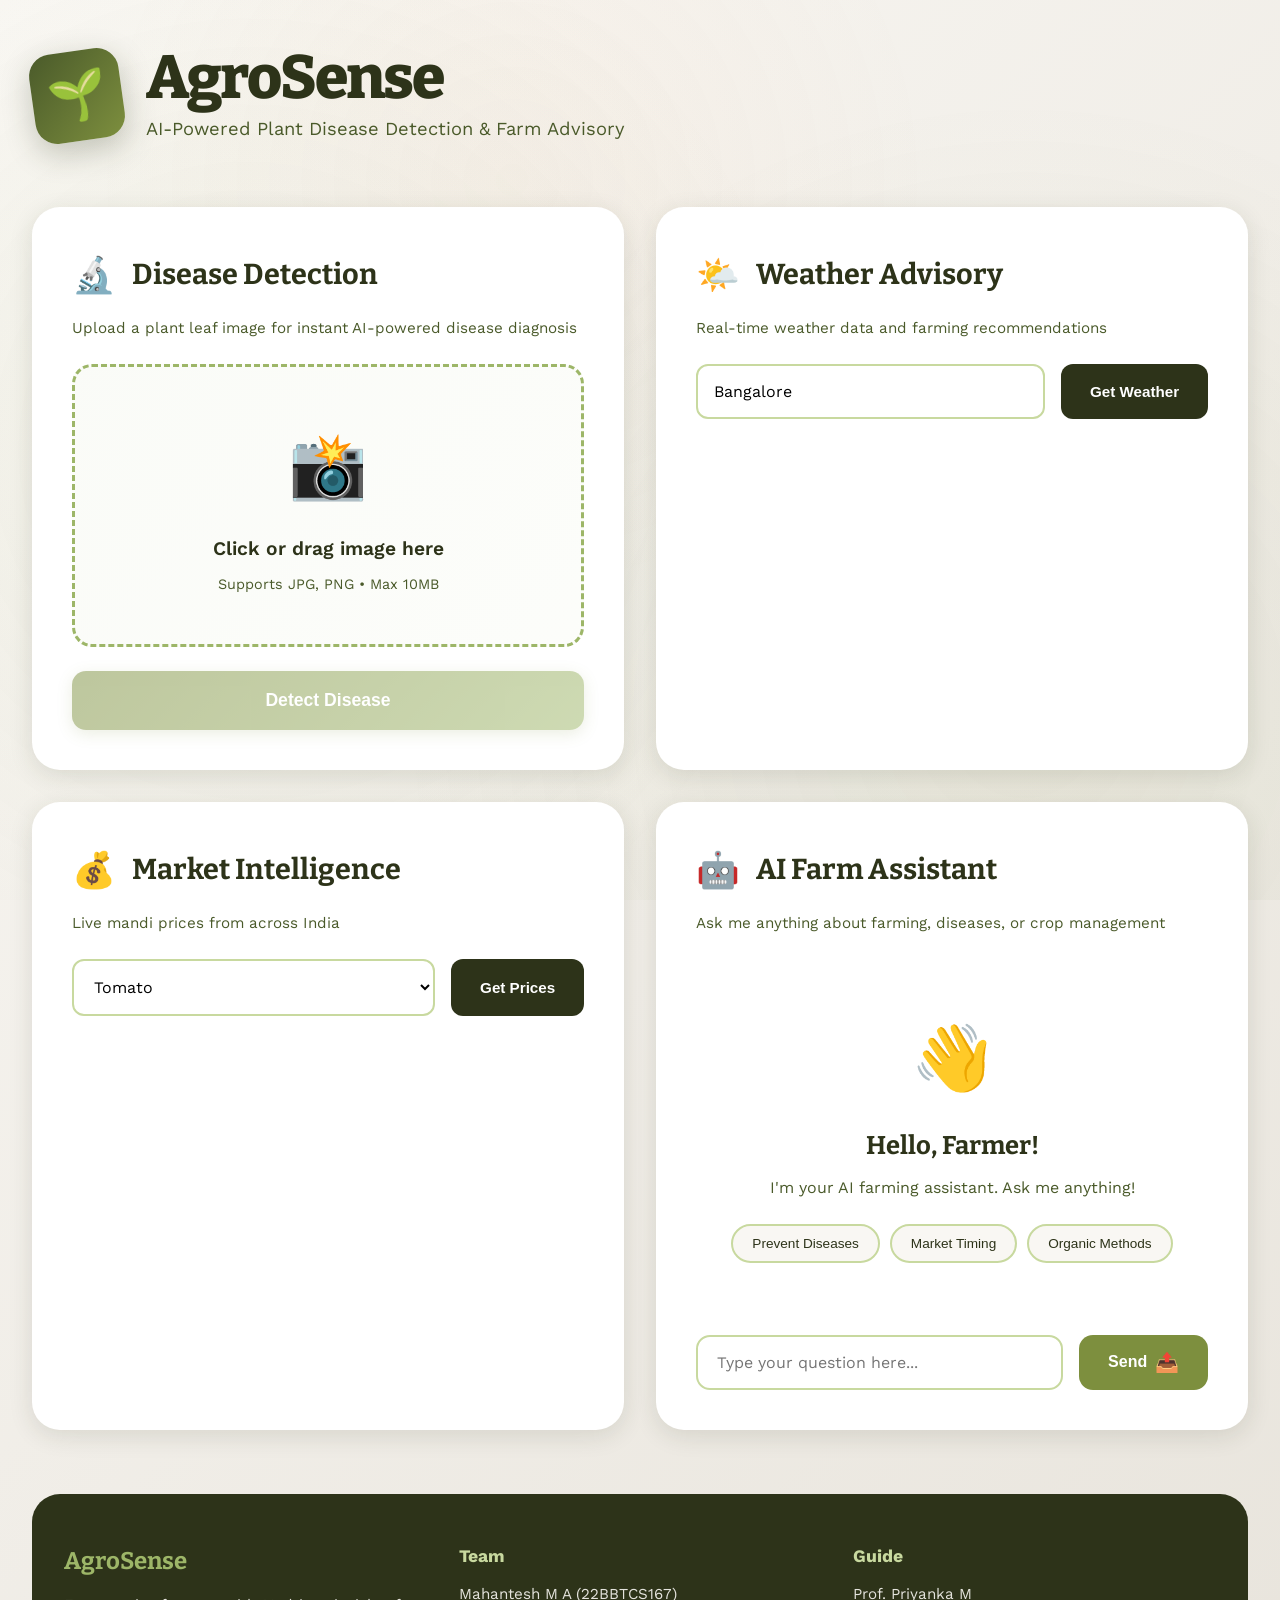
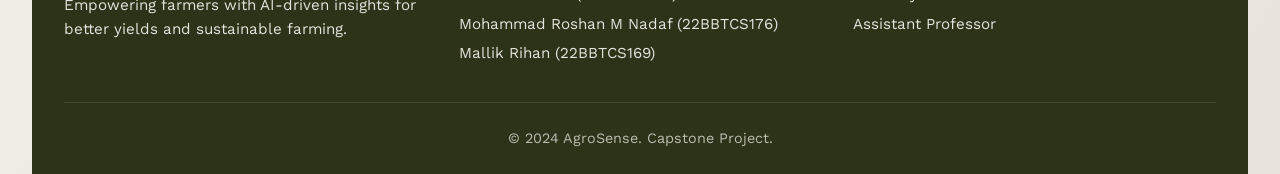
==== frontend/index.html @ 09ffadfa "Updated new one" ====
<!DOCTYPE html>
<html lang="en">
<head>
    <meta charset="UTF-8">
    <meta name="viewport" content="width=device-width, initial-scale=1.0">
    <title>AgroSense - AI Plant Disease Detector</title>
    <link rel="stylesheet" href="css/styles.css">
    <link href="https://fonts.googleapis.com/css2?family=Bitter:wght@400;600;700;800&family=Work+Sans:wght@300;400;500;600;700&display=swap" rel="stylesheet">
</head>
<body>
    <!-- Animated Background Elements -->
    <div class="bg-decoration"></div>
    
    <div class="container">
        <!-- Header -->
        <header>
            <div class="logo-section">
                <div class="logo">🌱</div>
                <div>
                    <h1>AgroSense</h1>
                    <p class="tagline">AI-Powered Plant Disease Detection & Farm Advisory</p>
                </div>
            </div>
        </header>

        <!-- Main Grid -->
        <div class="main-grid">
            <!-- Disease Detection Card -->
            <div class="card disease-card">
                <div class="card-header">
                    <span class="card-icon">🔬</span>
                    <h2>Disease Detection</h2>
                </div>
                <p class="card-description">Upload a plant leaf image for instant AI-powered disease diagnosis</p>
                
                <div class="upload-zone" id="uploadZone">
                   <input type="file" id="imageInput" name="image" accept="image/*" hidden>

                    <div class="upload-content">
                        <div class="upload-icon">📸</div>
                        <p class="upload-text">Click or drag image here</p>
                        <p class="upload-hint">Supports JPG, PNG • Max 10MB</p>
                    </div>
                </div>

                <div id="imagePreview" class="image-preview hidden">
                    <img id="previewImg" src="" alt="Preview">
                    <button class="btn-remove" id="removeImg">✕</button>
                </div>

                <button class="btn-primary" id="detectBtn" disabled>
                    <span class="btn-text">Detect Disease</span>
                    <span class="btn-loader hidden">⏳ Analyzing...</span>
                </button>

                <!-- Results Section -->
                <div id="resultsSection" class="results hidden">
                    <div class="result-header">
                        <h3>Detection Results</h3>
                        <span class="result-time" id="resultTime"></span>
                    </div>
                    
                    <div class="disease-result">
                        <div class="disease-name-section">
                            <span class="severity-badge" id="severityBadge">HIGH</span>
                            <h4 id="diseaseName">Tomato Early Blight</h4>
                        </div>
                        <div class="confidence-meter">
                            <div class="confidence-label">Confidence</div>
                            <div class="confidence-bar">
                                <div class="confidence-fill" id="confidenceFill" style="width: 0%"></div>
                            </div>
                            <div class="confidence-value" id="confidenceValue">0%</div>
                        </div>
                    </div>

                    <div class="treatment-section">
                        <h4>💊 Recommended Treatment</h4>
                        <p id="treatmentText"></p>
                        
                        <h4>⚠ Causes</h4>
                        <p id="causeText"></p>

                        <h4>🧬 Symptoms</h4>
                        <p id="symptomsText"></p>

                        <h4>🛡️ Prevention</h4>
                        <p id="preventionText"></p>

                        <h4>🧪 Chemical Treatment</h4>
                        <p id="chemicalText"></p>
                        
                        <h4>🌿 Organic Alternative</h4>
                        <p id="organicText"></p>
                    </div>

                    <div class="visualization-section">
                        <h4>🔍 AI Visualization (Grad-CAM)</h4>
                        <div class="heatmap-container">
                            <img id="heatmapImg" src="" alt="Grad-CAM Heatmap">
                        </div>
                    </div>
                </div>
            </div>

            <!-- Weather Card -->
            <div class="card weather-card">
                <div class="card-header">
                    <span class="card-icon">🌤️</span>
                    <h2>Weather Advisory</h2>
                </div>
                <p class="card-description">Real-time weather data and farming recommendations</p>
                
                <div class="location-input">
                    <input type="text" id="locationInput" placeholder="Enter location (e.g., Bangalore)" value="Bangalore">
                    <button class="btn-secondary" id="weatherBtn">Get Weather</button>
                </div>

                <div id="weatherData" class="weather-data hidden">
                    <div class="weather-current">
                        <div class="temp-display">
                            <span class="temp-value" id="tempValue">28</span>
                            <span class="temp-unit">°C</span>
                        </div>
                        <div class="weather-info">
                            <p class="weather-condition" id="weatherCondition">Partly Cloudy</p>
                            <p class="weather-location" id="weatherLocation">Bangalore, Karnataka</p>
                        </div>
                    </div>

                    <div class="weather-stats">
                        <div class="stat-item">
                            <span class="stat-icon">💧</span>
                            <span class="stat-label">Humidity</span>
                            <span class="stat-value" id="humidity">65%</span>
                        </div>
                        <div class="stat-item">
                            <span class="stat-icon">💨</span>
                            <span class="stat-label">Wind</span>
                            <span class="stat-value" id="wind">12 km/h</span>
                        </div>
                        <div class="stat-item">
                            <span class="stat-icon">☀️</span>
                            <span class="stat-label">UV Index</span>
                            <span class="stat-value" id="uvIndex">7</span>
                        </div>
                    </div>

                    <div class="agricultural-advisory">
                        <h4>🌾 Agricultural Advisory</h4>
                        <div class="advisory-item">
                            <strong>Irrigation:</strong>
                            <span id="irrigationAdv">Moderate irrigation recommended</span>
                        </div>
                        <div class="advisory-item">
                            <strong>Disease Risk:</strong>
                            <span id="diseaseRisk">Monitor for fungal diseases</span>
                        </div>
                        <div class="advisory-item">
                            <strong>Spraying:</strong>
                            <span id="sprayingAdv">Good conditions for application</span>
                        </div>
                    </div>
                </div>
            </div>

            <!-- ================= MARKET PRICES CARD ================= -->
<div class="card market-card">
    <div class="card-header">
        <span class="card-icon">💰</span>
        <h2>Market Intelligence</h2>
    </div>

    <p class="card-description">
        Live mandi prices from across India
    </p>

    <!-- Crop selector -->
    <div class="crop-selector">
        <select id="cropSelect" class="crop-select">
            <option value="tomato">Tomato</option>
            <option value="potato">Potato</option>
            <option value="onion">Onion</option>
            <option value="chili">Chilli</option>
            <option value="rice">Rice</option>
        </select>

        <button class="btn-secondary" id="marketBtn">
            Get Prices
        </button>
    </div>

    <!-- DATA CARD -->
    <div id="marketData" class="market-data hidden">

        <!-- Current price -->
        <div class="price-display">
            <div class="current-price">
                <span class="price-label">Current Price</span>
                <span class="price-value">
                    ₹<span id="currentPrice">--</span>
                </span>
                <span class="price-unit">/quintal</span>
            </div>

            <div class="price-trend">
                <span class="trend-badge trend-up" id="trendBadge">
                    ↑ <span id="trendPercent">--</span>%
                </span>
            </div>
        </div>

        <!-- Mandi Name -->
        <p id="mandiName" style="margin-top:6px;font-weight:600;color:#555">
            Mandi: --
        </p>

        <!-- Price range -->
        <div class="price-range">
            <div class="range-item">
                <span>Min</span>
                <strong>₹<span id="minPrice">--</span></strong>
            </div>

            <div class="range-item">
                <span>Avg</span>
                <strong>₹<span id="avgPrice">--</span></strong>
            </div>

            <div class="range-item">
                <span>Max</span>
                <strong>₹<span id="maxPrice">--</span></strong>
            </div>
        </div>

        <!-- Recommendation -->
        <div class="market-recommendation">
            <div class="recommendation-header">
                <span class="rec-badge" id="actionBadge">--</span>
                <h4>Recommendation</h4>
            </div>
            <p id="recommendationText">Loading...</p>
        </div>

        <!-- Top markets -->
        <div class="top-markets">
            <h4>🏪 Top Mandis</h4>
            <div class="market-list" id="marketList">
                <!-- Filled by JS -->
            </div>
        </div>

    </div>
</div>
<!-- ================= END MARKET CARD ================= -->

            <!-- AI Chat Assistant Card -->
            <div class="card chat-card">
                <div class="card-header">
                    <span class="card-icon">🤖</span>
                    <h2>AI Farm Assistant</h2>
                </div>
                <p class="card-description">Ask me anything about farming, diseases, or crop management</p>
                
                <div class="chat-container" id="chatContainer">
                    <div class="chat-welcome">
                        <div class="welcome-icon">👋</div>
                        <h3>Hello, Farmer!</h3>
                        <p>I'm your AI farming assistant. Ask me anything!</p>
                        <div class="suggestion-chips">
                            <button class="chip" data-query="How to prevent fungal diseases?">Prevent Diseases</button>
                            <button class="chip" data-query="When is the best time to sell crops?">Market Timing</button>
                            <button class="chip" data-query="What are organic pest control methods?">Organic Methods</button>
                        </div>
                    </div>
                    <div class="chat-messages" id="chatMessages"></div>
                </div>

                <div class="chat-input-container">
                    <input type="text" id="chatInput" placeholder="Type your question here..." class="chat-input">
                    <button class="btn-send" id="sendBtn">
                        <span>Send</span>
                        <span class="send-icon">📤</span>
                    </button>
                </div>
            </div>
        </div>

        <!-- Footer -->
        <footer>
            <div class="footer-content">
                <div class="footer-section">
                    <h3>AgroSense</h3>
                    <p>Empowering farmers with AI-driven insights for better yields and sustainable farming.</p>
                </div>
                <div class="footer-section">
                    <h4>Team</h4>
                    <p>Mahantesh M A (22BBTCS167)</p>
                    <p>Mohammad Roshan M Nadaf (22BBTCS176)</p>
                    <p>Mallik Rihan (22BBTCS169)</p>
                </div>
                <div class="footer-section">
                    <h4>Guide</h4>
                    <p>Prof. Priyanka M</p>
                    <p>Assistant Professor</p>
                </div>
            </div>
            <div class="footer-bottom">
                <p>&copy; 2024 AgroSense. Capstone Project.</p>
            </div>
        </footer>
    </div>

    <script src="js/main.js"></script>
</body>
</html>
---- frontend/css/styles.css ----
/* ===== CSS Variables ===== */
:root {
    --earth-deep: #2d3319;
    --earth-rich: #4a5a2a;
    --earth-warm: #7d8f3e;
    --leaf-bright: #9db668;
    --leaf-light: #c8d99f;
    --soil-brown: #6b4423;
    --sun-gold: #f4a261;
    --alert-red: #e76f51;
    --alert-orange: #ff9f1c;
    --success-green: #52b788;
    --cream: #f9f7f3;
    --white: #ffffff;
    --shadow: rgba(45, 51, 25, 0.12);
    --shadow-strong: rgba(45, 51, 25, 0.25);
    --transition: all 0.3s cubic-bezier(0.4, 0, 0.2, 1);
}

/* ===== Reset & Base ===== */
* {
    margin: 0;
    padding: 0;
    box-sizing: border-box;
}

body {
    font-family: 'Work Sans', -apple-system, BlinkMacSystemFont, sans-serif;
    background: linear-gradient(135deg, var(--cream) 0%, #e8e4dc 100%);
    color: var(--earth-deep);
    line-height: 1.6;
    overflow-x: hidden;
    min-height: 100vh;
}

/* ===== Animated Background ===== */
.bg-decoration {
    position: fixed;
    top: 0;
    left: 0;
    width: 100%;
    height: 100%;
    background-image: 
        radial-gradient(circle at 20% 50%, rgba(157, 182, 104, 0.08) 0%, transparent 50%),
        radial-gradient(circle at 80% 80%, rgba(125, 143, 62, 0.08) 0%, transparent 50%),
        radial-gradient(circle at 40% 20%, rgba(244, 162, 97, 0.05) 0%, transparent 40%);
    pointer-events: none;
    z-index: 0;
    animation: backgroundPulse 20s ease-in-out infinite;
}

@keyframes backgroundPulse {
    0%, 100% { opacity: 1; }
    50% { opacity: 0.7; }
}

/* ===== Container ===== */
.container {
    max-width: 1600px;
    margin: 0 auto;
    padding: 0 2rem;
    position: relative;
    z-index: 1;
}

/* ===== Header ===== */
header {
    padding: 3rem 0 2rem;
    animation: slideDown 0.8s ease-out;
}

@keyframes slideDown {
    from {
        opacity: 0;
        transform: translateY(-30px);
    }
    to {
        opacity: 1;
        transform: translateY(0);
    }
}

.logo-section {
    display: flex;
    align-items: center;
    gap: 1.5rem;
}

.logo {
    width: 90px;
    height: 90px;
    background: linear-gradient(135deg, var(--earth-rich) 0%, var(--earth-warm) 100%);
    border-radius: 22px;
    display: flex;
    align-items: center;
    justify-content: center;
    font-size: 3rem;
    box-shadow: 0 10px 30px var(--shadow-strong);
    transform: rotate(-8deg);
    transition: var(--transition);
}

.logo:hover {
    transform: rotate(0deg) scale(1.05);
    box-shadow: 0 15px 40px var(--shadow-strong);
}

h1 {
    font-family: 'Bitter', serif;
    font-size: 3.8rem;
    font-weight: 800;
    color: var(--earth-deep);
    letter-spacing: -0.03em;
    line-height: 1;
    margin-bottom: 0.3rem;
}

.tagline {
    font-size: 1.15rem;
    color: var(--earth-rich);
    font-weight: 400;
}

/* ===== Main Grid ===== */
.main-grid {
    display: grid;
    grid-template-columns: repeat(2, 1fr);
    gap: 2rem;
    margin: 2rem 0 4rem;
    animation: fadeInUp 1s ease-out 0.2s both;
}

@keyframes fadeInUp {
    from {
        opacity: 0;
        transform: translateY(30px);
    }
    to {
        opacity: 1;
        transform: translateY(0);
    }
}

/* ===== Cards ===== */
.card {
    background: var(--white);
    border-radius: 28px;
    padding: 2.5rem;
    box-shadow: 0 6px 24px var(--shadow);
    position: relative;
    overflow: hidden;
    transition: var(--transition);
}

.card::before {
    content: '';
    position: absolute;
    top: 0;
    left: 0;
    width: 100%;
    height: 5px;
    background: linear-gradient(90deg, var(--earth-warm), var(--leaf-bright), var(--sun-gold));
    opacity: 0;
    transition: var(--transition);
}

.card:hover {
    box-shadow: 0 12px 40px var(--shadow-strong);
    transform: translateY(-4px);
}

.card:hover::before {
    opacity: 1;
}

.card-header {
    display: flex;
    align-items: center;
    gap: 1rem;
    margin-bottom: 0.8rem;
}

.card-icon {
    font-size: 2.2rem;
    display: flex;
    align-items: center;
    justify-content: center;
}

.card h2 {
    font-family: 'Bitter', serif;
    font-size: 1.8rem;
    font-weight: 700;
    color: var(--earth-deep);
}

.card-description {
    color: var(--earth-rich);
    margin-bottom: 1.5rem;
    font-size: 0.95rem;
}

/* ===== Upload Zone ===== */
.upload-zone {
    border: 3px dashed var(--leaf-bright);
    border-radius: 20px;
    padding: 3rem 2rem;
    text-align: center;
    cursor: pointer;
    transition: var(--transition);
    background: linear-gradient(135deg, rgba(157, 182, 104, 0.05), rgba(200, 217, 159, 0.05));
    margin-bottom: 1.5rem;
}

.upload-zone:hover {
    border-color: var(--earth-warm);
    background: linear-gradient(135deg, rgba(157, 182, 104, 0.1), rgba(200, 217, 159, 0.1));
    transform: scale(1.02);
}

.upload-zone.dragover {
    border-color: var(--sun-gold);
    background: rgba(244, 162, 97, 0.1);
}

.upload-icon {
    font-size: 4rem;
    margin-bottom: 1rem;
}

.upload-text {
    font-size: 1.2rem;
    font-weight: 600;
    color: var(--earth-deep);
    margin-bottom: 0.5rem;
}

.upload-hint {
    font-size: 0.9rem;
    color: var(--earth-rich);
}

/* ===== Image Preview ===== */
.image-preview {
    position: relative;
    margin-bottom: 1.5rem;
    border-radius: 16px;
    overflow: hidden;
    box-shadow: 0 4px 16px var(--shadow);
}

.image-preview img {
    width: 100%;
    height: auto;
    display: block;
}

.btn-remove {
    position: absolute;
    top: 1rem;
    right: 1rem;
    background: rgba(231, 111, 81, 0.95);
    color: white;
    border: none;
    width: 40px;
    height: 40px;
    border-radius: 50%;
    font-size: 1.5rem;
    cursor: pointer;
    display: flex;
    align-items: center;
    justify-content: center;
    transition: var(--transition);
}

.btn-remove:hover {
    background: var(--alert-red);
    transform: scale(1.1);
}

/* ===== Buttons ===== */
.btn-primary {
    width: 100%;
    padding: 1.2rem;
    background: linear-gradient(135deg, var(--earth-warm), var(--leaf-bright));
    color: white;
    border: none;
    border-radius: 14px;
    font-size: 1.1rem;
    font-weight: 600;
    cursor: pointer;
    transition: var(--transition);
    box-shadow: 0 4px 16px rgba(125, 143, 62, 0.3);
    position: relative;
    overflow: hidden;
}

.btn-primary::before {
    content: '';
    position: absolute;
    top: 0;
    left: -100%;
    width: 100%;
    height: 100%;
    background: linear-gradient(90deg, transparent, rgba(255, 255, 255, 0.3), transparent);
    transition: left 0.5s;
}

.btn-primary:hover::before {
    left: 100%;
}

.btn-primary:hover {
    transform: translateY(-2px);
    box-shadow: 0 6px 24px rgba(125, 143, 62, 0.4);
}

.btn-primary:disabled {
    opacity: 0.5;
    cursor: not-allowed;
    transform: none;
}

.btn-secondary {
    padding: 0.9rem 1.8rem;
    background: var(--earth-deep);
    color: white;
    border: none;
    border-radius: 12px;
    font-size: 0.95rem;
    font-weight: 600;
    cursor: pointer;
    transition: var(--transition);
    white-space: nowrap;
}

.btn-secondary:hover {
    background: var(--earth-rich);
    transform: translateY(-2px);
}

.btn-loader {
    display: inline-block;
    animation: pulse 1.5s ease-in-out infinite;
}

@keyframes pulse {
    0%, 100% { opacity: 1; }
    50% { opacity: 0.5; }
}

.hidden {
    display: none !important;
}

/* ===== Results Section ===== */
.results {
    margin-top: 2rem;
    padding-top: 2rem;
    border-top: 2px solid var(--leaf-light);
    animation: slideInUp 0.5s ease-out;
}

@keyframes slideInUp {
    from {
        opacity: 0;
        transform: translateY(20px);
    }
    to {
        opacity: 1;
        transform: translateY(0);
    }
}

.result-header {
    display: flex;
    justify-content: space-between;
    align-items: center;
    margin-bottom: 1.5rem;
}

.result-header h3 {
    font-family: 'Bitter', serif;
    font-size: 1.5rem;
    color: var(--earth-deep);
}

.result-time {
    font-size: 0.85rem;
    color: var(--earth-rich);
}

.disease-result {
    background: linear-gradient(135deg, rgba(157, 182, 104, 0.1), rgba(200, 217, 159, 0.1));
    padding: 1.8rem;
    border-radius: 16px;
    margin-bottom: 1.5rem;
}

.disease-name-section {
    display: flex;
    align-items: center;
    gap: 1rem;
    margin-bottom: 1.2rem;
}

.severity-badge {
    padding: 0.4rem 1rem;
    border-radius: 20px;
    font-size: 0.75rem;
    font-weight: 700;
    text-transform: uppercase;
    letter-spacing: 0.5px;
}

.severity-badge.high {
    background: var(--alert-red);
    color: white;
}

.severity-badge.medium {
    background: var(--alert-orange);
    color: white;
}

.severity-badge.low,
.severity-badge.none {
    background: var(--success-green);
    color: white;
}

.disease-name-section h4 {
    font-family: 'Bitter', serif;
    font-size: 1.6rem;
    color: var(--earth-deep);
}

.confidence-meter {
    display: flex;
    align-items: center;
    gap: 1rem;
}

.confidence-label {
    font-size: 0.9rem;
    font-weight: 600;
    color: var(--earth-rich);
    min-width: 90px;
}

.confidence-bar {
    flex: 1;
    height: 12px;
    background: rgba(0, 0, 0, 0.1);
    border-radius: 10px;
    overflow: hidden;
}

.confidence-fill {
    height: 100%;
    background: linear-gradient(90deg, var(--earth-warm), var(--leaf-bright));
    border-radius: 10px;
    transition: width 1s ease-out;
}

.confidence-value {
    font-size: 1.2rem;
    font-weight: 700;
    color: var(--earth-deep);
    min-width: 60px;
    text-align: right;
}

.treatment-section {
    margin-top: 1.5rem;
}

.treatment-section h4 {
    font-size: 1.1rem;
    font-weight: 600;
    color: var(--earth-deep);
    margin: 1.2rem 0 0.6rem;
}

.treatment-section p {
    color: var(--earth-rich);
    line-height: 1.7;
    padding-left: 1.5rem;
}

.visualization-section {
    margin-top: 2rem;
    padding-top: 1.5rem;
    border-top: 1px solid var(--leaf-light);
}

.visualization-section h4 {
    font-size: 1.1rem;
    font-weight: 600;
    color: var(--earth-deep);
    margin-bottom: 1rem;
}

.heatmap-container {
    border-radius: 12px;
    overflow: hidden;
    box-shadow: 0 4px 12px var(--shadow);
}

.heatmap-container img {
    width: 100%;
    height: auto;
    display: block;
}

/* ===== Weather Section ===== */
.location-input {
    display: flex;
    gap: 1rem;
    margin-bottom: 1.5rem;
}

.location-input input {
    flex: 1;
    padding: 1rem;
    border: 2px solid var(--leaf-light);
    border-radius: 12px;
    font-size: 1rem;
    font-family: 'Work Sans', sans-serif;
    transition: var(--transition);
}

.location-input input:focus {
    outline: none;
    border-color: var(--earth-warm);
}

.weather-data {
    animation: fadeIn 0.5s ease-out;
}

@keyframes fadeIn {
    from { opacity: 0; }
    to { opacity: 1; }
}

.weather-current {
    background: linear-gradient(135deg, var(--sun-gold), var(--alert-orange));
    padding: 2rem;
    border-radius: 20px;
    color: white;
    margin-bottom: 1.5rem;
    box-shadow: 0 6px 20px rgba(244, 162, 97, 0.3);
}

.temp-display {
    display: flex;
    align-items: baseline;
    gap: 0.5rem;
    margin-bottom: 0.8rem;
}

.temp-value {
    font-size: 4.5rem;
    font-weight: 700;
    line-height: 1;
}

.temp-unit {
    font-size: 2rem;
    opacity: 0.9;
}

.weather-condition {
    font-size: 1.4rem;
    font-weight: 600;
    margin-bottom: 0.3rem;
}

.weather-location {
    font-size: 1rem;
    opacity: 0.9;
}

.weather-stats {
    display: grid;
    grid-template-columns: repeat(3, 1fr);
    gap: 1rem;
    margin-bottom: 1.5rem;
}

.stat-item {
    background: var(--cream);
    padding: 1.2rem;
    border-radius: 14px;
    text-align: center;
}

.stat-icon {
    font-size: 2rem;
    display: block;
    margin-bottom: 0.5rem;
}

.stat-label {
    display: block;
    font-size: 0.85rem;
    color: var(--earth-rich);
    margin-bottom: 0.3rem;
}

.stat-value {
    display: block;
    font-size: 1.3rem;
    font-weight: 700;
    color: var(--earth-deep);
}

.agricultural-advisory {
    background: linear-gradient(135deg, rgba(157, 182, 104, 0.15), rgba(200, 217, 159, 0.15));
    padding: 1.5rem;
    border-radius: 16px;
}

.agricultural-advisory h4 {
    font-size: 1.1rem;
    font-weight: 600;
    color: var(--earth-deep);
    margin-bottom: 1rem;
}

.advisory-item {
    margin-bottom: 0.8rem;
    line-height: 1.6;
}

.advisory-item strong {
    color: var(--earth-deep);
    font-weight: 600;
}

.advisory-item span {
    color: var(--earth-rich);
    margin-left: 0.5rem;
}

/* ===== Market Section ===== */
.crop-selector {
    display: flex;
    gap: 1rem;
    margin-bottom: 1.5rem;
}

.crop-select {
    flex: 1;
    padding: 1rem;
    border: 2px solid var(--leaf-light);
    border-radius: 12px;
    font-size: 1rem;
    font-family: 'Work Sans', sans-serif;
    background: white;
    cursor: pointer;
    transition: var(--transition);
}

.crop-select:focus {
    outline: none;
    border-color: var(--earth-warm);
}

.market-data {
    animation: fadeIn 0.5s ease-out;
}

.price-display {
    background: linear-gradient(135deg, var(--earth-deep), var(--earth-rich));
    padding: 2rem;
    border-radius: 20px;
    color: white;
    margin-bottom: 1.5rem;
    box-shadow: 0 6px 20px var(--shadow-strong);
    display: flex;
    justify-content: space-between;
    align-items: center;
}

.current-price {
    display: flex;
    flex-direction: column;
}

.price-label {
    font-size: 0.9rem;
    opacity: 0.9;
    margin-bottom: 0.5rem;
}

.price-value {
    font-size: 3.5rem;
    font-weight: 700;
    line-height: 1;
}

.price-unit {
    font-size: 1rem;
    opacity: 0.9;
    margin-top: 0.3rem;
}

.price-trend {
    text-align: right;
}

.trend-badge {
    display: inline-block;
    padding: 0.6rem 1.2rem;
    border-radius: 20px;
    font-size: 1.1rem;
    font-weight: 700;
}

.trend-up {
    background: rgba(82, 183, 136, 0.2);
    color: var(--success-green);
}

.trend-down {
    background: rgba(231, 111, 81, 0.2);
    color: var(--alert-red);
}

.price-range {
    display: grid;
    grid-template-columns: repeat(3, 1fr);
    gap: 1rem;
    margin-bottom: 1.5rem;
}

.range-item {
    background: var(--cream);
    padding: 1.2rem;
    border-radius: 14px;
    text-align: center;
}

.range-item span {
    display: block;
    font-size: 0.85rem;
    color: var(--earth-rich);
    margin-bottom: 0.5rem;
}

.range-item strong {
    display: block;
    font-size: 1.4rem;
    color: var(--earth-deep);
}

.market-recommendation {
    background: linear-gradient(135deg, rgba(244, 162, 97, 0.15), rgba(231, 111, 81, 0.1));
    padding: 1.5rem;
    border-radius: 16px;
    margin-bottom: 1.5rem;
}

.recommendation-header {
    display: flex;
    align-items: center;
    gap: 1rem;
    margin-bottom: 0.8rem;
}

.rec-badge {
    padding: 0.4rem 1rem;
    border-radius: 20px;
    font-size: 0.75rem;
    font-weight: 700;
    background: var(--sun-gold);
    color: white;
    text-transform: uppercase;
    letter-spacing: 0.5px;
}

.recommendation-header h4 {
    font-size: 1.1rem;
    color: var(--earth-deep);
}

#recommendationText {
    color: var(--earth-rich);
    line-height: 1.7;
}

.top-markets {
    margin-top: 1.5rem;
}

.top-markets h4 {
    font-size: 1.1rem;
    font-weight: 600;
    color: var(--earth-deep);
    margin-bottom: 1rem;
}

.market-list {
    display: flex;
    flex-direction: column;
    gap: 0.8rem;
}

.market-item {
    background: white;
    border: 2px solid var(--leaf-light);
    padding: 1rem;
    border-radius: 12px;
    display: flex;
    justify-content: space-between;
    align-items: center;
    transition: var(--transition);
}

.market-item:hover {
    border-color: var(--earth-warm);
    transform: translateX(4px);
}

.market-name {
    font-weight: 600;
    color: var(--earth-deep);
}

.market-price {
    font-size: 1.2rem;
    font-weight: 700;
    color: var(--earth-warm);
}

/* ===== Chat Section ===== */
.chat-container {
    min-height: 300px;
    max-height: 400px;
    overflow-y: auto;
    margin-bottom: 1.5rem;
    padding: 1rem 0;
}

.chat-welcome {
    text-align: center;
    padding: 2rem 1rem;
}

.welcome-icon {
    font-size: 4rem;
    margin-bottom: 1rem;
}

.chat-welcome h3 {
    font-family: 'Bitter', serif;
    font-size: 1.6rem;
    color: var(--earth-deep);
    margin-bottom: 0.5rem;
}

.chat-welcome p {
    color: var(--earth-rich);
    margin-bottom: 1.5rem;
}

.suggestion-chips {
    display: flex;
    flex-wrap: wrap;
    gap: 0.6rem;
    justify-content: center;
}

.chip {
    padding: 0.6rem 1.2rem;
    background: var(--cream);
    border: 2px solid var(--leaf-light);
    border-radius: 20px;
    font-size: 0.85rem;
    font-weight: 500;
    color: var(--earth-deep);
    cursor: pointer;
    transition: var(--transition);
}

.chip:hover {
    background: var(--earth-warm);
    border-color: var(--earth-warm);
    color: white;
}

.chat-messages {
    display: flex;
    flex-direction: column;
    gap: 1rem;
}

.message {
    max-width: 80%;
    padding: 1rem 1.2rem;
    border-radius: 16px;
    line-height: 1.6;
    animation: messageSlide 0.3s ease-out;
}

@keyframes messageSlide {
    from {
        opacity: 0;
        transform: translateY(10px);
    }
    to {
        opacity: 1;
        transform: translateY(0);
    }
}

.message.user {
    background: var(--earth-warm);
    color: white;
    align-self: flex-end;
    border-bottom-right-radius: 4px;
}

.message.assistant {
    background: var(--cream);
    color: var(--earth-deep);
    align-self: flex-start;
    border-bottom-left-radius: 4px;
    border: 2px solid var(--leaf-light);
}

.chat-input-container {
    display: flex;
    gap: 1rem;
}

.chat-input {
    flex: 1;
    padding: 1rem 1.2rem;
    border: 2px solid var(--leaf-light);
    border-radius: 14px;
    font-size: 1rem;
    font-family: 'Work Sans', sans-serif;
    transition: var(--transition);
}

.chat-input:focus {
    outline: none;
    border-color: var(--earth-warm);
}

.btn-send {
    padding: 1rem 1.8rem;
    background: var(--earth-warm);
    color: white;
    border: none;
    border-radius: 14px;
    font-size: 1rem;
    font-weight: 600;
    cursor: pointer;
    display: flex;
    align-items: center;
    gap: 0.5rem;
    transition: var(--transition);
}

.btn-send:hover {
    background: var(--leaf-bright);
    transform: translateY(-2px);
}

.send-icon {
    font-size: 1.2rem;
}

/* ===== Footer ===== */
footer {
    background: var(--earth-deep);
    color: var(--cream);
    padding: 3rem 2rem 1.5rem;
    margin-top: 4rem;
    border-radius: 28px 28px 0 0;
}

.footer-content {
    display: grid;
    grid-template-columns: repeat(3, 1fr);
    gap: 2rem;
    margin-bottom: 2rem;
}

.footer-section h3 {
    font-family: 'Bitter', serif;
    font-size: 1.5rem;
    margin-bottom: 0.8rem;
    color: var(--leaf-bright);
}

.footer-section h4 {
    font-size: 1.1rem;
    margin-bottom: 0.8rem;
    color: var(--leaf-light);
}

.footer-section p {
    font-size: 0.95rem;
    line-height: 1.6;
    opacity: 0.9;
    margin-bottom: 0.3rem;
}

.footer-bottom {
    text-align: center;
    padding-top: 1.5rem;
    border-top: 1px solid rgba(255, 255, 255, 0.1);
}

.footer-bottom p {
    font-size: 0.9rem;
    opacity: 0.7;
}

/* ===== Responsive Design ===== */
@media (max-width: 1200px) {
    .main-grid {
        grid-template-columns: 1fr;
    }
}

@media (max-width: 768px) {
    h1 {
        font-size: 2.5rem;
    }

    .tagline {
        font-size: 1rem;
    }

    .card {
        padding: 1.8rem;
    }

    .footer-content {
        grid-template-columns: 1fr;
        gap: 1.5rem;
    }

    .weather-stats,
    .price-range {
        grid-template-columns: 1fr;
    }

    .price-display {
        flex-direction: column;
        text-align: center;
        gap: 1rem;
    }

    .price-trend {
        text-align: center;
    }
}

@media (max-width: 480px) {
    .container {
        padding: 0 1rem;
    }

    h1 {
        font-size: 2rem;
    }

    .logo {
        width: 70px;
        height: 70px;
        font-size: 2.5rem;
    }

    .card h2 {
        font-size: 1.5rem;
    }
}

/* ===== Scrollbar ===== */
::-webkit-scrollbar {
    width: 10px;
}

::-webkit-scrollbar-track {
    background: var(--cream);
    border-radius: 10px;
}

::-webkit-scrollbar-thumb {
    background: var(--earth-warm);
    border-radius: 10px;
}

::-webkit-scrollbar-thumb:hover {
    background: var(--earth-rich);
}
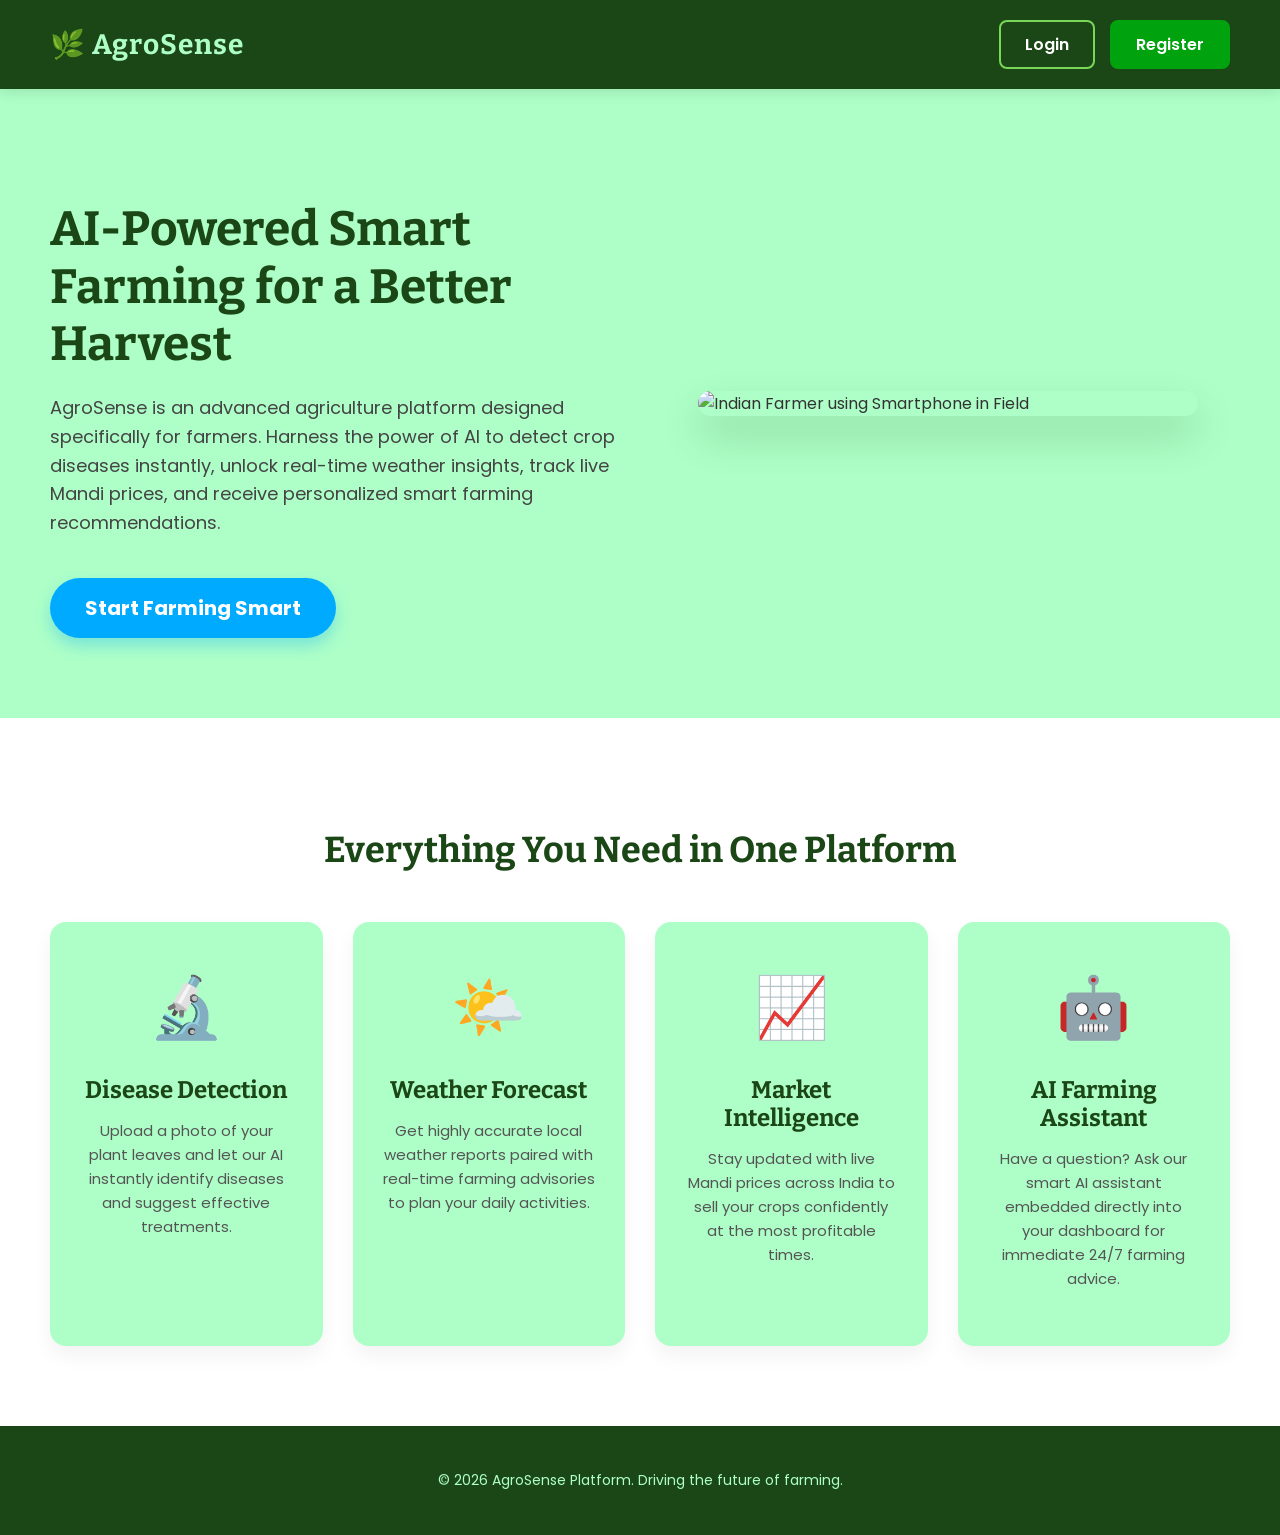
==== commit b50903b5: "Updated agro sense" ====
--- a/frontend/index.html
+++ b/frontend/index.html
@@ -3,314 +3,290 @@
 <head>
     <meta charset="UTF-8">
     <meta name="viewport" content="width=device-width, initial-scale=1.0">
-    <title>AgroSense - AI Plant Disease Detector</title>
-    <link rel="stylesheet" href="css/styles.css">
+    <title>AgroSense - AI Powered Farming</title>
+    <link href="https://fonts.googleapis.com/css2?family=Poppins:wght@300;400;500;600;700&display=swap" rel="stylesheet">
     <link href="https://fonts.googleapis.com/css2?family=Bitter:wght@400;600;700;800&family=Work+Sans:wght@300;400;500;600;700&display=swap" rel="stylesheet">
+    <style>
+        :root {
+            --primary-green: #00A30E;
+            --dark-green: #1B4716;
+            --light-green: #7AD656;
+            --sky-blue: #00AAFF;
+            --soft-bg: #ADFFC7;
+            --white: #ffffff;
+        }
+
+        body, html {
+            margin: 0;
+            padding: 0;
+            font-family: 'Poppins', sans-serif;
+            background-color: var(--soft-bg);
+            color: #333;
+            overflow-x: hidden;
+        }
+
+        /* Navbar */
+        .navbar {
+            display: flex;
+            justify-content: space-between;
+            align-items: center;
+            padding: 20px 50px;
+            background-color: var(--dark-green);
+            color: var(--white);
+            box-shadow: 0 4px 12px rgba(0,0,0,0.1);
+            position: sticky;
+            top: 0;
+            z-index: 1000;
+        }
+
+        .navbar .logo {
+            font-size: 28px;
+            font-weight: 700;
+            font-family: 'Bitter', serif;
+            letter-spacing: 1px;
+            color: var(--soft-bg);
+            text-decoration: none;
+        }
+
+        .nav-buttons {
+            display: flex;
+            gap: 15px;
+        }
+
+        .btn {
+            padding: 10px 24px;
+            border-radius: 8px;
+            font-weight: 600;
+            text-decoration: none;
+            transition: all 0.3s ease;
+            font-size: 16px;
+        }
+
+        .btn-outline {
+            border: 2px solid var(--light-green);
+            color: var(--white);
+        }
+
+        .btn-outline:hover {
+            background-color: var(--light-green);
+            color: var(--dark-green);
+        }
+
+        .btn-solid {
+            background-color: var(--primary-green);
+            color: var(--white);
+            border: 2px solid var(--primary-green);
+        }
+
+        .btn-solid:hover {
+            background-color: var(--light-green);
+            border-color: var(--light-green);
+            color: var(--dark-green);
+        }
+
+        /* Hero Section */
+        .hero {
+            display: flex;
+            align-items: center;
+            justify-content: space-between;
+            padding: 80px 50px;
+            max-width: 1200px;
+            margin: 0 auto;
+            gap: 50px;
+        }
+
+        .hero-text {
+            flex: 1;
+        }
+
+        .hero-text h1 {
+            font-size: 48px;
+            color: var(--dark-green);
+            font-family: 'Bitter', serif;
+            margin-bottom: 20px;
+            line-height: 1.2;
+        }
+
+        .hero-text p {
+            font-size: 18px;
+            color: #444;
+            margin-bottom: 40px;
+            line-height: 1.6;
+        }
+
+        .start-btn {
+            display: inline-block;
+            background-color: var(--sky-blue);
+            color: var(--white);
+            padding: 15px 35px;
+            border-radius: 30px;
+            font-size: 20px;
+            font-weight: 700;
+            text-decoration: none;
+            box-shadow: 0 8px 15px rgba(0, 170, 255, 0.3);
+            transition: transform 0.3s ease, box-shadow 0.3s ease;
+        }
+
+        .start-btn:hover {
+            transform: translateY(-5px);
+            box-shadow: 0 12px 20px rgba(0, 170, 255, 0.4);
+        }
+
+        .hero-image {
+            flex: 1;
+            display: flex;
+            justify-content: center;
+            position: relative;
+        }
+
+        .hero-image img {
+            width: 100%;
+            max-width: 500px;
+            border-radius: 20px;
+            box-shadow: 0 20px 40px rgba(27, 71, 22, 0.2);
+            object-fit: cover;
+        }
+
+        /* Features Section */
+        .features-section {
+            background-color: var(--white);
+            padding: 80px 50px;
+            text-align: center;
+        }
+
+        .features-section h2 {
+            font-size: 36px;
+            color: var(--dark-green);
+            font-family: 'Bitter', serif;
+            margin-bottom: 50px;
+        }
+
+        .features-grid {
+            display: grid;
+            grid-template-columns: repeat(auto-fit, minmax(250px, 1fr));
+            gap: 30px;
+            max-width: 1200px;
+            margin: 0 auto;
+        }
+
+        .feature-card {
+            background-color: var(--soft-bg);
+            padding: 40px 30px;
+            border-radius: 16px;
+            box-shadow: 0 10px 20px rgba(0,0,0,0.05);
+            transition: all 0.3s ease;
+            position: relative;
+            overflow: hidden;
+        }
+
+        .feature-card:hover {
+            transform: translateY(-10px);
+            box-shadow: 0 15px 30px rgba(0, 163, 14, 0.2);
+        }
+
+        .feature-icon {
+            font-size: 60px;
+            margin-bottom: 20px;
+            color: var(--primary-green);
+            display: block;
+        }
+
+        .feature-card h3 {
+            color: var(--dark-green);
+            font-size: 24px;
+            margin-bottom: 15px;
+            font-family: 'Bitter', serif;
+        }
+
+        .feature-card p {
+            color: #555;
+            font-size: 15px;
+            line-height: 1.6;
+        }
+
+        /* Footer */
+        footer {
+            background-color: var(--dark-green);
+            color: var(--soft-bg);
+            text-align: center;
+            padding: 30px;
+            font-size: 14px;
+        }
+
+        @media (max-width: 900px) {
+            .hero {
+                flex-direction: column;
+                text-align: center;
+                padding: 40px 20px;
+            }
+            .hero-text h1 {
+                font-size: 38px;
+            }
+            .navbar {
+                padding: 15px 20px;
+            }
+        }
+    </style>
 </head>
 <body>
-    <!-- Animated Background Elements -->
-    <div class="bg-decoration"></div>
-    
-    <div class="container">
-        <!-- Header -->
-        <header>
-            <div class="logo-section">
-                <div class="logo">🌱</div>
-                <div>
-                    <h1>AgroSense</h1>
-                    <p class="tagline">AI-Powered Plant Disease Detection & Farm Advisory</p>
-                </div>
-            </div>
-        </header>
-
-        <!-- Main Grid -->
-        <div class="main-grid">
-            <!-- Disease Detection Card -->
-            <div class="card disease-card">
-                <div class="card-header">
-                    <span class="card-icon">🔬</span>
-                    <h2>Disease Detection</h2>
-                </div>
-                <p class="card-description">Upload a plant leaf image for instant AI-powered disease diagnosis</p>
-                
-                <div class="upload-zone" id="uploadZone">
-                   <input type="file" id="imageInput" name="image" accept="image/*" hidden>
-
-                    <div class="upload-content">
-                        <div class="upload-icon">📸</div>
-                        <p class="upload-text">Click or drag image here</p>
-                        <p class="upload-hint">Supports JPG, PNG • Max 10MB</p>
-                    </div>
-                </div>
-
-                <div id="imagePreview" class="image-preview hidden">
-                    <img id="previewImg" src="" alt="Preview">
-                    <button class="btn-remove" id="removeImg">✕</button>
-                </div>
-
-                <button class="btn-primary" id="detectBtn" disabled>
-                    <span class="btn-text">Detect Disease</span>
-                    <span class="btn-loader hidden">⏳ Analyzing...</span>
-                </button>
-
-                <!-- Results Section -->
-                <div id="resultsSection" class="results hidden">
-                    <div class="result-header">
-                        <h3>Detection Results</h3>
-                        <span class="result-time" id="resultTime"></span>
-                    </div>
-                    
-                    <div class="disease-result">
-                        <div class="disease-name-section">
-                            <span class="severity-badge" id="severityBadge">HIGH</span>
-                            <h4 id="diseaseName">Tomato Early Blight</h4>
-                        </div>
-                        <div class="confidence-meter">
-                            <div class="confidence-label">Confidence</div>
-                            <div class="confidence-bar">
-                                <div class="confidence-fill" id="confidenceFill" style="width: 0%"></div>
-                            </div>
-                            <div class="confidence-value" id="confidenceValue">0%</div>
-                        </div>
-                    </div>
-
-                    <div class="treatment-section">
-                        <h4>💊 Recommended Treatment</h4>
-                        <p id="treatmentText"></p>
-                        
-                        <h4>⚠ Causes</h4>
-                        <p id="causeText"></p>
-
-                        <h4>🧬 Symptoms</h4>
-                        <p id="symptomsText"></p>
-
-                        <h4>🛡️ Prevention</h4>
-                        <p id="preventionText"></p>
-
-                        <h4>🧪 Chemical Treatment</h4>
-                        <p id="chemicalText"></p>
-                        
-                        <h4>🌿 Organic Alternative</h4>
-                        <p id="organicText"></p>
-                    </div>
-
-                    <div class="visualization-section">
-                        <h4>🔍 AI Visualization (Grad-CAM)</h4>
-                        <div class="heatmap-container">
-                            <img id="heatmapImg" src="" alt="Grad-CAM Heatmap">
-                        </div>
-                    </div>
-                </div>
-            </div>
-
-            <!-- Weather Card -->
-            <div class="card weather-card">
-                <div class="card-header">
-                    <span class="card-icon">🌤️</span>
-                    <h2>Weather Advisory</h2>
-                </div>
-                <p class="card-description">Real-time weather data and farming recommendations</p>
-                
-                <div class="location-input">
-                    <input type="text" id="locationInput" placeholder="Enter location (e.g., Bangalore)" value="Bangalore">
-                    <button class="btn-secondary" id="weatherBtn">Get Weather</button>
-                </div>
-
-                <div id="weatherData" class="weather-data hidden">
-                    <div class="weather-current">
-                        <div class="temp-display">
-                            <span class="temp-value" id="tempValue">28</span>
-                            <span class="temp-unit">°C</span>
-                        </div>
-                        <div class="weather-info">
-                            <p class="weather-condition" id="weatherCondition">Partly Cloudy</p>
-                            <p class="weather-location" id="weatherLocation">Bangalore, Karnataka</p>
-                        </div>
-                    </div>
-
-                    <div class="weather-stats">
-                        <div class="stat-item">
-                            <span class="stat-icon">💧</span>
-                            <span class="stat-label">Humidity</span>
-                            <span class="stat-value" id="humidity">65%</span>
-                        </div>
-                        <div class="stat-item">
-                            <span class="stat-icon">💨</span>
-                            <span class="stat-label">Wind</span>
-                            <span class="stat-value" id="wind">12 km/h</span>
-                        </div>
-                        <div class="stat-item">
-                            <span class="stat-icon">☀️</span>
-                            <span class="stat-label">UV Index</span>
-                            <span class="stat-value" id="uvIndex">7</span>
-                        </div>
-                    </div>
-
-                    <div class="agricultural-advisory">
-                        <h4>🌾 Agricultural Advisory</h4>
-                        <div class="advisory-item">
-                            <strong>Irrigation:</strong>
-                            <span id="irrigationAdv">Moderate irrigation recommended</span>
-                        </div>
-                        <div class="advisory-item">
-                            <strong>Disease Risk:</strong>
-                            <span id="diseaseRisk">Monitor for fungal diseases</span>
-                        </div>
-                        <div class="advisory-item">
-                            <strong>Spraying:</strong>
-                            <span id="sprayingAdv">Good conditions for application</span>
-                        </div>
-                    </div>
-                </div>
-            </div>
-
-            <!-- ================= MARKET PRICES CARD ================= -->
-<div class="card market-card">
-    <div class="card-header">
-        <span class="card-icon">💰</span>
-        <h2>Market Intelligence</h2>
-    </div>
-
-    <p class="card-description">
-        Live mandi prices from across India
-    </p>
-
-    <!-- Crop selector -->
-    <div class="crop-selector">
-        <select id="cropSelect" class="crop-select">
-            <option value="tomato">Tomato</option>
-            <option value="potato">Potato</option>
-            <option value="onion">Onion</option>
-            <option value="chili">Chilli</option>
-            <option value="rice">Rice</option>
-        </select>
-
-        <button class="btn-secondary" id="marketBtn">
-            Get Prices
-        </button>
-    </div>
-
-    <!-- DATA CARD -->
-    <div id="marketData" class="market-data hidden">
-
-        <!-- Current price -->
-        <div class="price-display">
-            <div class="current-price">
-                <span class="price-label">Current Price</span>
-                <span class="price-value">
-                    ₹<span id="currentPrice">--</span>
-                </span>
-                <span class="price-unit">/quintal</span>
-            </div>
-
-            <div class="price-trend">
-                <span class="trend-badge trend-up" id="trendBadge">
-                    ↑ <span id="trendPercent">--</span>%
-                </span>
-            </div>
-        </div>
-
-        <!-- Mandi Name -->
-        <p id="mandiName" style="margin-top:6px;font-weight:600;color:#555">
-            Mandi: --
-        </p>
-
-        <!-- Price range -->
-        <div class="price-range">
-            <div class="range-item">
-                <span>Min</span>
-                <strong>₹<span id="minPrice">--</span></strong>
-            </div>
-
-            <div class="range-item">
-                <span>Avg</span>
-                <strong>₹<span id="avgPrice">--</span></strong>
-            </div>
-
-            <div class="range-item">
-                <span>Max</span>
-                <strong>₹<span id="maxPrice">--</span></strong>
-            </div>
-        </div>
-
-        <!-- Recommendation -->
-        <div class="market-recommendation">
-            <div class="recommendation-header">
-                <span class="rec-badge" id="actionBadge">--</span>
-                <h4>Recommendation</h4>
-            </div>
-            <p id="recommendationText">Loading...</p>
-        </div>
-
-        <!-- Top markets -->
-        <div class="top-markets">
-            <h4>🏪 Top Mandis</h4>
-            <div class="market-list" id="marketList">
-                <!-- Filled by JS -->
-            </div>
-        </div>
-
-    </div>
-</div>
-<!-- ================= END MARKET CARD ================= -->
-
-            <!-- AI Chat Assistant Card -->
-            <div class="card chat-card">
-                <div class="card-header">
-                    <span class="card-icon">🤖</span>
-                    <h2>AI Farm Assistant</h2>
-                </div>
-                <p class="card-description">Ask me anything about farming, diseases, or crop management</p>
-                
-                <div class="chat-container" id="chatContainer">
-                    <div class="chat-welcome">
-                        <div class="welcome-icon">👋</div>
-                        <h3>Hello, Farmer!</h3>
-                        <p>I'm your AI farming assistant. Ask me anything!</p>
-                        <div class="suggestion-chips">
-                            <button class="chip" data-query="How to prevent fungal diseases?">Prevent Diseases</button>
-                            <button class="chip" data-query="When is the best time to sell crops?">Market Timing</button>
-                            <button class="chip" data-query="What are organic pest control methods?">Organic Methods</button>
-                        </div>
-                    </div>
-                    <div class="chat-messages" id="chatMessages"></div>
-                </div>
-
-                <div class="chat-input-container">
-                    <input type="text" id="chatInput" placeholder="Type your question here..." class="chat-input">
-                    <button class="btn-send" id="sendBtn">
-                        <span>Send</span>
-                        <span class="send-icon">📤</span>
-                    </button>
-                </div>
-            </div>
-        </div>
-
-        <!-- Footer -->
-        <footer>
-            <div class="footer-content">
-                <div class="footer-section">
-                    <h3>AgroSense</h3>
-                    <p>Empowering farmers with AI-driven insights for better yields and sustainable farming.</p>
-                </div>
-                <div class="footer-section">
-                    <h4>Team</h4>
-                    <p>Mahantesh M A (22BBTCS167)</p>
-                    <p>Mohammad Roshan M Nadaf (22BBTCS176)</p>
-                    <p>Mallik Rihan (22BBTCS169)</p>
-                </div>
-                <div class="footer-section">
-                    <h4>Guide</h4>
-                    <p>Prof. Priyanka M</p>
-                    <p>Assistant Professor</p>
-                </div>
-            </div>
-            <div class="footer-bottom">
-                <p>&copy; 2024 AgroSense. Capstone Project.</p>
-            </div>
-        </footer>
-    </div>
-
-    <script src="js/main.js"></script>
+
+    <!-- Navbar -->
+    <nav class="navbar">
+        <a href="index.html" class="logo">🌿 AgroSense</a>
+        <div class="nav-buttons">
+            <a href="login.html" class="btn btn-outline">Login</a>
+            <a href="signup.html" class="btn btn-solid">Register</a>
+        </div>
+    </nav>
+
+    <!-- Hero Section -->
+    <header class="hero">
+        <div class="hero-text">
+            <h1>AI-Powered Smart Farming for a Better Harvest</h1>
+            <p>AgroSense is an advanced agriculture platform designed specifically for farmers. Harness the power of AI to detect crop diseases instantly, unlock real-time weather insights, track live Mandi prices, and receive personalized smart farming recommendations.</p>
+            <a href="login.html" class="start-btn">Start Farming Smart</a>
+        </div>
+        <div class="hero-image">
+            <img src="images/farmer_photo.png" alt="Indian Farmer using Smartphone in Field">
+        </div>
+    </header>
+
+    <!-- Features Section -->
+    <section class="features-section">
+        <h2>Everything You Need in One Platform</h2>
+        <div class="features-grid">
+            
+            <div class="feature-card">
+                <span class="feature-icon">🔬</span>
+                <h3>Disease Detection</h3>
+                <p>Upload a photo of your plant leaves and let our AI instantly identify diseases and suggest effective treatments.</p>
+            </div>
+
+            <div class="feature-card">
+                <span class="feature-icon">🌤️</span>
+                <h3>Weather Forecast</h3>
+                <p>Get highly accurate local weather reports paired with real-time farming advisories to plan your daily activities.</p>
+            </div>
+
+            <div class="feature-card">
+                <span class="feature-icon">📈</span>
+                <h3>Market Intelligence</h3>
+                <p>Stay updated with live Mandi prices across India to sell your crops confidently at the most profitable times.</p>
+            </div>
+
+            <div class="feature-card">
+                <span class="feature-icon">🤖</span>
+                <h3>AI Farming Assistant</h3>
+                <p>Have a question? Ask our smart AI assistant embedded directly into your dashboard for immediate 24/7 farming advice.</p>
+            </div>
+
+        </div>
+    </section>
+
+    <!-- Footer -->
+    <footer>
+        <p>&copy; 2026 AgroSense Platform. Driving the future of farming.</p>
+    </footer>
+
 </body>
 </html>
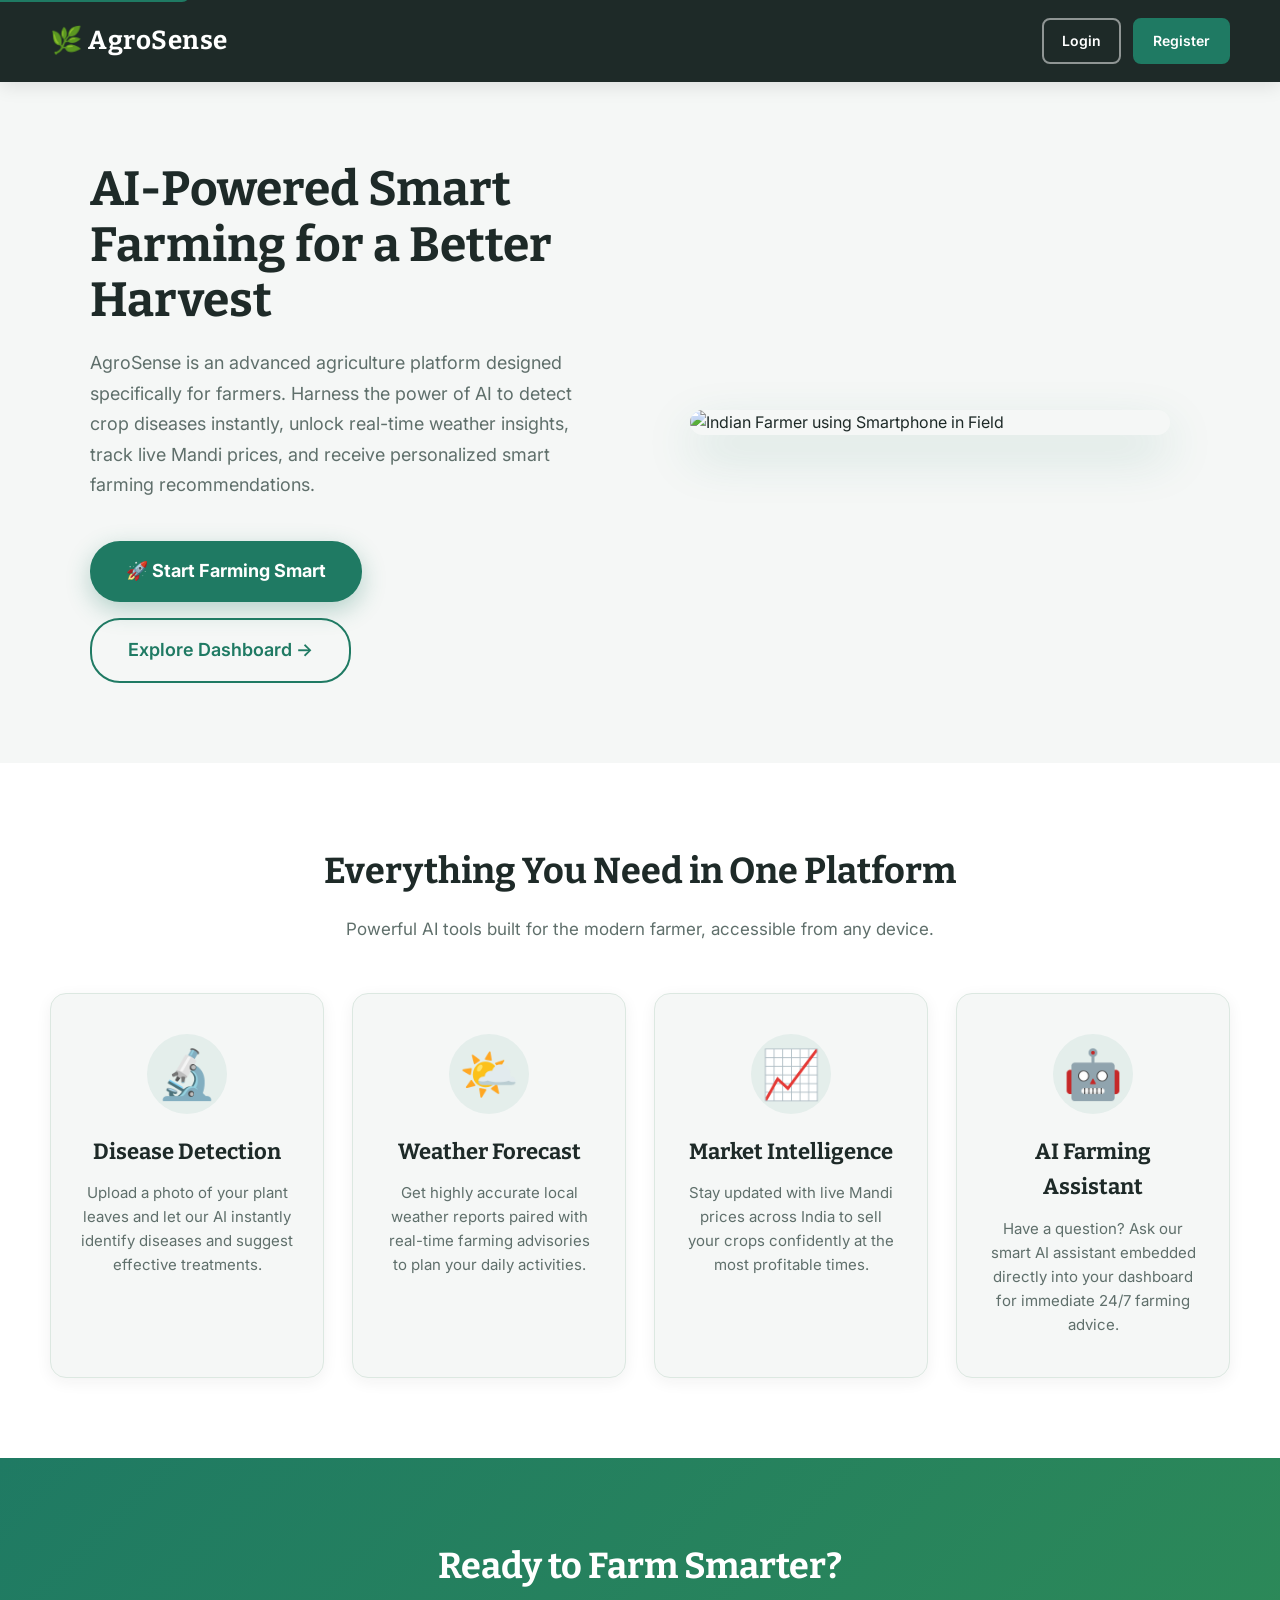
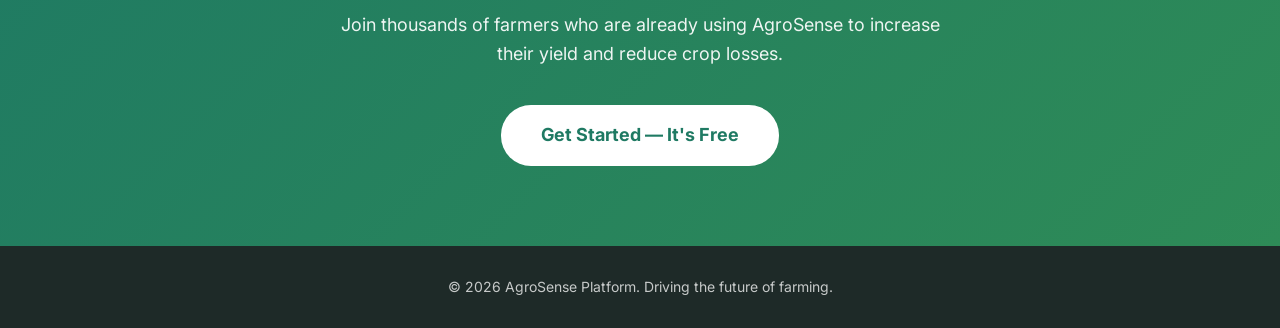
==== commit a0d0df54: "updated frontend and enhanced user experience" ====
--- a/frontend/index.html
+++ b/frontend/index.html
@@ -3,26 +3,15 @@
 <head>
     <meta charset="UTF-8">
     <meta name="viewport" content="width=device-width, initial-scale=1.0">
-    <title>AgroSense - AI Powered Farming</title>
-    <link href="https://fonts.googleapis.com/css2?family=Poppins:wght@300;400;500;600;700&display=swap" rel="stylesheet">
-    <link href="https://fonts.googleapis.com/css2?family=Bitter:wght@400;600;700;800&family=Work+Sans:wght@300;400;500;600;700&display=swap" rel="stylesheet">
+    <title>AgroSense — AI Powered Smart Farming Platform</title>
+    <meta name="description" content="AgroSense is an AI-powered agriculture platform for farmers. Detect crop diseases, get weather insights, track live Mandi prices, and receive personalized smart farming recommendations.">
+    <link href="https://fonts.googleapis.com/css2?family=Inter:wght@300;400;500;600;700;800&family=Bitter:wght@400;600;700;800&display=swap" rel="stylesheet">
+    <link rel="stylesheet" href="css/global.css">
     <style>
-        :root {
-            --primary-green: #00A30E;
-            --dark-green: #1B4716;
-            --light-green: #7AD656;
-            --sky-blue: #00AAFF;
-            --soft-bg: #ADFFC7;
-            --white: #ffffff;
-        }
-
-        body, html {
-            margin: 0;
-            padding: 0;
-            font-family: 'Poppins', sans-serif;
-            background-color: var(--soft-bg);
-            color: #333;
-            overflow-x: hidden;
+        /* ===== Landing-page-specific overrides ===== */
+        body {
+            background: var(--background);
+            display: block;
         }
 
         /* Navbar */
@@ -30,58 +19,30 @@
             display: flex;
             justify-content: space-between;
             align-items: center;
-            padding: 20px 50px;
-            background-color: var(--dark-green);
-            color: var(--white);
-            box-shadow: 0 4px 12px rgba(0,0,0,0.1);
+            padding: 18px 50px;
+            background: var(--text-primary);
+            color: white;
+            box-shadow: 0 4px 18px rgba(0,0,0,0.10);
             position: sticky;
             top: 0;
             z-index: 1000;
         }
 
         .navbar .logo {
-            font-size: 28px;
+            font-size: 26px;
             font-weight: 700;
             font-family: 'Bitter', serif;
-            letter-spacing: 1px;
-            color: var(--soft-bg);
-            text-decoration: none;
-        }
+            letter-spacing: 0.5px;
+            color: white;
+            text-decoration: none;
+        }
+
+        .navbar .logo:hover { text-decoration: none; }
 
         .nav-buttons {
             display: flex;
-            gap: 15px;
-        }
-
-        .btn {
-            padding: 10px 24px;
-            border-radius: 8px;
-            font-weight: 600;
-            text-decoration: none;
-            transition: all 0.3s ease;
-            font-size: 16px;
-        }
-
-        .btn-outline {
-            border: 2px solid var(--light-green);
-            color: var(--white);
-        }
-
-        .btn-outline:hover {
-            background-color: var(--light-green);
-            color: var(--dark-green);
-        }
-
-        .btn-solid {
-            background-color: var(--primary-green);
-            color: var(--white);
-            border: 2px solid var(--primary-green);
-        }
-
-        .btn-solid:hover {
-            background-color: var(--light-green);
-            border-color: var(--light-green);
-            color: var(--dark-green);
+            gap: 12px;
+            align-items: center;
         }
 
         /* Hero Section */
@@ -92,44 +53,77 @@
             padding: 80px 50px;
             max-width: 1200px;
             margin: 0 auto;
-            gap: 50px;
-        }
-
-        .hero-text {
-            flex: 1;
-        }
+            gap: 60px;
+        }
+
+        .hero-text { flex: 1; }
 
         .hero-text h1 {
             font-size: 48px;
-            color: var(--dark-green);
+            color: var(--text-primary);
             font-family: 'Bitter', serif;
             margin-bottom: 20px;
-            line-height: 1.2;
+            line-height: 1.15;
         }
 
         .hero-text p {
             font-size: 18px;
-            color: #444;
+            color: var(--text-secondary);
             margin-bottom: 40px;
-            line-height: 1.6;
+            line-height: 1.7;
+        }
+
+        .hero-actions {
+            display: flex;
+            gap: 16px;
+            flex-wrap: wrap;
         }
 
         .start-btn {
-            display: inline-block;
-            background-color: var(--sky-blue);
-            color: var(--white);
-            padding: 15px 35px;
+            display: inline-flex;
+            align-items: center;
+            gap: 8px;
+            background: var(--primary);
+            color: white;
+            padding: 16px 36px;
             border-radius: 30px;
-            font-size: 20px;
+            font-size: 18px;
             font-weight: 700;
             text-decoration: none;
-            box-shadow: 0 8px 15px rgba(0, 170, 255, 0.3);
-            transition: transform 0.3s ease, box-shadow 0.3s ease;
+            box-shadow: 0 8px 24px rgba(31, 122, 99, 0.30);
+            transition: var(--transition);
+            border: none;
+            cursor: pointer;
         }
 
         .start-btn:hover {
-            transform: translateY(-5px);
-            box-shadow: 0 12px 20px rgba(0, 170, 255, 0.4);
+            background: var(--accent);
+            transform: translateY(-3px);
+            box-shadow: 0 12px 28px rgba(93, 187, 99, 0.35);
+            text-decoration: none;
+        }
+
+        .demo-btn {
+            display: inline-flex;
+            align-items: center;
+            gap: 8px;
+            background: transparent;
+            color: var(--primary);
+            padding: 16px 36px;
+            border-radius: 30px;
+            font-size: 18px;
+            font-weight: 600;
+            text-decoration: none;
+            border: 2px solid var(--primary);
+            transition: var(--transition);
+            cursor: pointer;
+        }
+
+        .demo-btn:hover {
+            background: var(--primary);
+            color: white;
+            transform: translateY(-3px);
+            text-decoration: none;
         }
 
         .hero-image {
@@ -141,110 +135,196 @@
 
         .hero-image img {
             width: 100%;
-            max-width: 500px;
+            max-width: 480px;
             border-radius: 20px;
-            box-shadow: 0 20px 40px rgba(27, 71, 22, 0.2);
+            box-shadow: 0 20px 50px rgba(31, 122, 99, 0.18);
             object-fit: cover;
         }
 
         /* Features Section */
         .features-section {
-            background-color: var(--white);
+            background: var(--surface);
             padding: 80px 50px;
             text-align: center;
         }
 
         .features-section h2 {
             font-size: 36px;
-            color: var(--dark-green);
-            font-family: 'Bitter', serif;
+            color: var(--text-primary);
+            font-family: 'Bitter', serif;
+            margin-bottom: 16px;
+        }
+
+        .features-section .section-subtitle {
+            color: var(--text-secondary);
+            font-size: 17px;
             margin-bottom: 50px;
+            max-width: 600px;
+            margin-left: auto;
+            margin-right: auto;
         }
 
         .features-grid {
             display: grid;
-            grid-template-columns: repeat(auto-fit, minmax(250px, 1fr));
-            gap: 30px;
+            grid-template-columns: repeat(auto-fit, minmax(260px, 1fr));
+            gap: 28px;
             max-width: 1200px;
             margin: 0 auto;
         }
 
         .feature-card {
-            background-color: var(--soft-bg);
-            padding: 40px 30px;
+            background: var(--background);
+            padding: 40px 28px;
             border-radius: 16px;
-            box-shadow: 0 10px 20px rgba(0,0,0,0.05);
-            transition: all 0.3s ease;
+            border: 1px solid var(--divider);
+            box-shadow: var(--shadow-card);
+            transition: var(--transition);
             position: relative;
             overflow: hidden;
+            cursor: pointer;
+            text-decoration: none;
+            color: inherit;
+            display: block;
         }
 
         .feature-card:hover {
-            transform: translateY(-10px);
-            box-shadow: 0 15px 30px rgba(0, 163, 14, 0.2);
+            transform: translateY(-8px);
+            box-shadow: var(--shadow-hover);
+            border-color: var(--accent);
+            text-decoration: none;
         }
 
         .feature-icon {
-            font-size: 60px;
+            font-size: 48px;
             margin-bottom: 20px;
-            color: var(--primary-green);
             display: block;
+            width: 80px;
+            height: 80px;
+            line-height: 80px;
+            text-align: center;
+            border-radius: 50%;
+            background: rgba(31, 122, 99, 0.08);
+            margin-left: auto;
+            margin-right: auto;
+            transition: var(--transition);
+        }
+
+        .feature-card:hover .feature-icon {
+            background: var(--primary);
+            transform: scale(1.08);
+            box-shadow: 0 8px 20px rgba(31, 122, 99, 0.3);
         }
 
         .feature-card h3 {
-            color: var(--dark-green);
-            font-size: 24px;
-            margin-bottom: 15px;
+            color: var(--text-primary);
+            font-size: 22px;
+            margin-bottom: 12px;
             font-family: 'Bitter', serif;
         }
 
         .feature-card p {
-            color: #555;
+            color: var(--text-secondary);
             font-size: 15px;
             line-height: 1.6;
         }
 
+        /* CTA Section */
+        .cta-section {
+            padding: 80px 50px;
+            text-align: center;
+            background: linear-gradient(135deg, var(--primary) 0%, var(--secondary) 100%);
+            color: white;
+        }
+
+        .cta-section h2 {
+            font-size: 36px;
+            font-family: 'Bitter', serif;
+            margin-bottom: 16px;
+        }
+
+        .cta-section p {
+            font-size: 18px;
+            margin-bottom: 36px;
+            opacity: 0.92;
+            max-width: 600px;
+            margin-left: auto;
+            margin-right: auto;
+        }
+
+        .cta-btn {
+            display: inline-flex;
+            align-items: center;
+            gap: 8px;
+            background: white;
+            color: var(--primary);
+            padding: 16px 40px;
+            border-radius: 30px;
+            font-size: 18px;
+            font-weight: 700;
+            text-decoration: none;
+            transition: var(--transition);
+            border: none;
+            cursor: pointer;
+        }
+
+        .cta-btn:hover {
+            background: var(--accent);
+            color: white;
+            transform: translateY(-3px);
+            box-shadow: 0 12px 28px rgba(0, 0, 0, 0.2);
+            text-decoration: none;
+        }
+
         /* Footer */
         footer {
-            background-color: var(--dark-green);
-            color: var(--soft-bg);
+            background: var(--text-primary);
+            color: rgba(255, 255, 255, 0.75);
             text-align: center;
             padding: 30px;
             font-size: 14px;
         }
 
+        footer a {
+            color: var(--accent);
+        }
+
+        /* Responsive */
         @media (max-width: 900px) {
             .hero {
                 flex-direction: column;
                 text-align: center;
                 padding: 40px 20px;
             }
-            .hero-text h1 {
-                font-size: 38px;
-            }
-            .navbar {
-                padding: 15px 20px;
-            }
+            .hero-text h1 { font-size: 36px; }
+            .hero-actions { justify-content: center; }
+            .navbar { padding: 15px 20px; }
+            .features-section { padding: 60px 20px; }
+            .cta-section { padding: 60px 20px; }
         }
     </style>
 </head>
 <body>
 
+    <a href="#main-content" class="skip-link">Skip to main content</a>
+
     <!-- Navbar -->
-    <nav class="navbar">
-        <a href="index.html" class="logo">🌿 AgroSense</a>
+    <nav class="navbar" role="navigation" aria-label="Main navigation">
+        <a href="index.html" class="logo" aria-label="AgroSense Home">🌿 AgroSense</a>
         <div class="nav-buttons">
-            <a href="login.html" class="btn btn-outline">Login</a>
-            <a href="signup.html" class="btn btn-solid">Register</a>
+            <a href="login.html" class="btn btn-outline" aria-label="Login to your account" id="nav-login-btn">Login</a>
+            <a href="signup.html" class="btn btn-solid" aria-label="Create a new account" id="nav-register-btn">Register</a>
         </div>
     </nav>
 
     <!-- Hero Section -->
-    <header class="hero">
+    <header class="hero" id="main-content">
         <div class="hero-text">
             <h1>AI-Powered Smart Farming for a Better Harvest</h1>
             <p>AgroSense is an advanced agriculture platform designed specifically for farmers. Harness the power of AI to detect crop diseases instantly, unlock real-time weather insights, track live Mandi prices, and receive personalized smart farming recommendations.</p>
-            <a href="login.html" class="start-btn">Start Farming Smart</a>
+            <div class="hero-actions">
+                <a href="login.html" class="start-btn" aria-label="Start farming smart — go to login" id="hero-start-btn">🚀 Start Farming Smart</a>
+                <a href="login.html" class="demo-btn" aria-label="Explore the dashboard" id="hero-explore-btn">Explore Dashboard →</a>
+            </div>
         </div>
         <div class="hero-image">
             <img src="images/farmer_photo.png" alt="Indian Farmer using Smartphone in Field">
@@ -252,39 +332,47 @@
     </header>
 
     <!-- Features Section -->
-    <section class="features-section">
+    <section class="features-section" aria-label="Platform features">
         <h2>Everything You Need in One Platform</h2>
+        <p class="section-subtitle">Powerful AI tools built for the modern farmer, accessible from any device.</p>
         <div class="features-grid">
-            
-            <div class="feature-card">
+
+            <a href="login.html" class="feature-card" aria-label="Disease Detection — upload a plant photo for instant diagnosis" id="feature-detect">
                 <span class="feature-icon">🔬</span>
                 <h3>Disease Detection</h3>
                 <p>Upload a photo of your plant leaves and let our AI instantly identify diseases and suggest effective treatments.</p>
-            </div>
-
-            <div class="feature-card">
+            </a>
+
+            <a href="login.html" class="feature-card" aria-label="Weather Forecast — real-time weather and farming advisories" id="feature-weather">
                 <span class="feature-icon">🌤️</span>
                 <h3>Weather Forecast</h3>
                 <p>Get highly accurate local weather reports paired with real-time farming advisories to plan your daily activities.</p>
-            </div>
-
-            <div class="feature-card">
+            </a>
+
+            <a href="login.html" class="feature-card" aria-label="Market Intelligence — live mandi prices across India" id="feature-market">
                 <span class="feature-icon">📈</span>
                 <h3>Market Intelligence</h3>
                 <p>Stay updated with live Mandi prices across India to sell your crops confidently at the most profitable times.</p>
-            </div>
-
-            <div class="feature-card">
+            </a>
+
+            <a href="login.html" class="feature-card" aria-label="AI Farming Assistant — 24/7 smart farming advice" id="feature-assistant">
                 <span class="feature-icon">🤖</span>
                 <h3>AI Farming Assistant</h3>
                 <p>Have a question? Ask our smart AI assistant embedded directly into your dashboard for immediate 24/7 farming advice.</p>
-            </div>
+            </a>
 
         </div>
     </section>
 
+    <!-- CTA Section -->
+    <section class="cta-section" aria-label="Call to action">
+        <h2>Ready to Farm Smarter?</h2>
+        <p>Join thousands of farmers who are already using AgroSense to increase their yield and reduce crop losses.</p>
+        <a href="login.html" class="cta-btn" aria-label="Get started with AgroSense" id="cta-get-started-btn">Get Started — It's Free</a>
+    </section>
+
     <!-- Footer -->
-    <footer>
+    <footer role="contentinfo">
         <p>&copy; 2026 AgroSense Platform. Driving the future of farming.</p>
     </footer>
 
--- a/frontend/css/global.css
+++ b/frontend/css/global.css
@@ -0,0 +1,899 @@
+/* ==============================================
+   AgroSense — Global Design System v2.0
+   Unified color tokens, dark mode, layout, sidebar,
+   header, buttons, notifications, accessibility,
+   micro-interactions, and responsive rules.
+   ============================================== */
+
+/* ===== 1. Design Tokens — Light Mode ===== */
+:root {
+    --primary: #1F7A63;
+    --secondary: #2E8B57;
+    --accent: #5DBB63;
+    --background: #F5F7F6;
+    --surface: #FFFFFF;
+    --surface-alt: #F0F4F2;
+    --divider: #DCE8E1;
+    --text-primary: #1E2A28;
+    --text-secondary: #5F6F6B;
+
+    /* Semantic aliases */
+    --sidebar-bg: #1E2A28;
+    --sidebar-active: var(--accent);
+    --btn-bg: var(--primary);
+    --btn-hover: var(--accent);
+    --link-color: var(--primary);
+
+    /* Utility */
+    --radius-sm: 8px;
+    --radius-md: 12px;
+    --radius-lg: 20px;
+    --shadow-card: 0 4px 16px rgba(30, 42, 40, 0.06);
+    --shadow-hover: 0 8px 28px rgba(30, 42, 40, 0.12);
+    --shadow-elevated: 0 16px 40px rgba(30, 42, 40, 0.15);
+    --transition: all 0.3s cubic-bezier(0.2, 0.8, 0.2, 1);
+    --transition-fast: all 0.15s ease;
+
+    /* Alert / Functional colors */
+    --alert-red: #E63946;
+    --alert-orange: #ff9f1c;
+    --success-green: #1F7A63;
+    --sun-gold: #f4a261;
+    --info-blue: #3a86ff;
+
+    /* Chart colors */
+    --chart-1: #1F7A63;
+    --chart-2: #5DBB63;
+    --chart-3: #f4a261;
+    --chart-4: #3a86ff;
+    --chart-5: #E63946;
+}
+
+/* ===== Dark Mode Tokens ===== */
+[data-theme="dark"] {
+    --background: #1E2A28;
+    --surface: #24332F;
+    --surface-alt: #2B3D38;
+    --divider: #3A524B;
+    --text-primary: #E6F0EC;
+    --text-secondary: #9BB0A8;
+    --sidebar-bg: #162220;
+    --shadow-card: 0 4px 16px rgba(0, 0, 0, 0.2);
+    --shadow-hover: 0 8px 28px rgba(0, 0, 0, 0.3);
+    --shadow-elevated: 0 16px 40px rgba(0, 0, 0, 0.4);
+}
+
+/* ===== 2. Reset & Base ===== */
+*, *::before, *::after {
+    margin: 0;
+    padding: 0;
+    box-sizing: border-box;
+}
+
+body {
+    font-family: 'Inter', -apple-system, BlinkMacSystemFont, 'Segoe UI', sans-serif;
+    background: var(--background);
+    color: var(--text-primary);
+    line-height: 1.6;
+    overflow-x: hidden;
+    min-height: 100vh;
+    transition: background 0.4s ease, color 0.4s ease;
+}
+
+a {
+    color: var(--link-color);
+    text-decoration: none;
+    transition: color 0.2s ease;
+}
+
+a:hover {
+    text-decoration: underline;
+    color: var(--accent);
+}
+
+/* ===== 3. Focus & Accessibility ===== */
+*:focus-visible {
+    outline: 2px solid var(--accent);
+    outline-offset: 2px;
+    border-radius: 4px;
+}
+
+.sr-only {
+    position: absolute;
+    width: 1px;
+    height: 1px;
+    padding: 0;
+    margin: -1px;
+    overflow: hidden;
+    clip: rect(0, 0, 0, 0);
+    white-space: nowrap;
+    border: 0;
+}
+
+.skip-link {
+    position: absolute;
+    top: -40px;
+    left: 0;
+    background: var(--primary);
+    color: white;
+    padding: 8px 16px;
+    z-index: 10000;
+    font-weight: 600;
+    border-radius: 0 0 var(--radius-sm) 0;
+    transition: top 0.3s;
+}
+.skip-link:focus {
+    top: 0;
+}
+
+/* ===== 4. Sidebar ===== */
+.sidebar {
+    width: 260px;
+    background: var(--sidebar-bg);
+    color: white;
+    height: 100vh;
+    position: fixed;
+    top: 0;
+    left: 0;
+    padding: 24px 0;
+    transition: transform 0.4s cubic-bezier(0.2, 0.8, 0.2, 1);
+    z-index: 1000;
+    box-shadow: 4px 0 20px rgba(0, 0, 0, 0.08);
+    display: flex;
+    flex-direction: column;
+    overflow-y: auto;
+}
+
+.sidebar-header {
+    display: flex;
+    align-items: center;
+    gap: 12px;
+    padding: 0 24px;
+    margin-bottom: 40px;
+}
+
+.sidebar-logo {
+    width: 36px;
+    height: 36px;
+    background: linear-gradient(135deg, var(--accent), var(--primary));
+    border-radius: 10px;
+    display: flex;
+    align-items: center;
+    justify-content: center;
+    box-shadow: 0 4px 10px rgba(31, 122, 99, 0.35);
+    color: white;
+}
+
+.sidebar h2 {
+    margin: 0;
+    letter-spacing: 0.5px;
+    color: white;
+    font-size: 22px;
+    font-weight: 700;
+}
+
+.sidebar nav ul,
+.sidebar ul {
+    list-style: none;
+    padding: 0 16px;
+    margin: 0;
+    flex-grow: 1;
+}
+
+.sidebar ul li {
+    margin-bottom: 4px;
+    border-radius: var(--radius-md);
+    cursor: pointer;
+    transition: var(--transition);
+}
+
+.sidebar ul li a {
+    color: rgba(255, 255, 255, 0.65);
+    text-decoration: none;
+    display: flex;
+    align-items: center;
+    padding: 11px 20px;
+    font-size: 14px;
+    font-weight: 500;
+    gap: 14px;
+    transition: var(--transition);
+    border-radius: var(--radius-md);
+}
+
+.sidebar ul li:hover {
+    background: rgba(255, 255, 255, 0.06);
+}
+
+.sidebar ul li:hover a {
+    color: white;
+    transform: translateX(4px);
+    text-decoration: none;
+}
+
+.sidebar ul li.active {
+    background: var(--sidebar-active);
+    box-shadow: 0 4px 15px rgba(93, 187, 99, 0.35);
+}
+
+.sidebar ul li.active a {
+    color: white;
+    font-weight: 600;
+}
+
+.sidebar ul li.active:hover a {
+    transform: none;
+}
+
+.logout-container {
+    padding: 0 16px;
+    margin-top: auto;
+    border-top: 1px solid rgba(255, 255, 255, 0.08);
+    padding-top: 12px;
+}
+
+/* ===== 5. Main Content ===== */
+.main-content {
+    margin-left: 260px;
+    padding: 32px 40px;
+    flex-grow: 1;
+    transition: margin-left 0.4s ease;
+    width: calc(100% - 260px);
+    box-sizing: border-box;
+    animation: fadeIn 0.4s ease-out;
+    min-height: 100vh;
+}
+
+@keyframes fadeIn {
+    from { opacity: 0; transform: translateY(8px); }
+    to   { opacity: 1; transform: translateY(0); }
+}
+
+/* ===== 6. Header ===== */
+.header {
+    display: flex;
+    justify-content: space-between;
+    align-items: center;
+    margin-bottom: 32px;
+}
+
+.header-left {
+    display: flex;
+    align-items: center;
+    gap: 20px;
+}
+
+.hamburger {
+    font-size: 24px;
+    cursor: pointer;
+    color: var(--text-primary);
+    background: none;
+    border: none;
+    padding: 8px;
+    display: none;
+    border-radius: var(--radius-sm);
+    transition: background 0.2s;
+}
+
+.hamburger:hover {
+    background: rgba(30, 42, 40, 0.08);
+}
+
+.header h1 {
+    color: var(--text-primary);
+    margin: 0;
+    font-size: 26px;
+    font-weight: 700;
+}
+
+.header-actions {
+    display: flex;
+    align-items: center;
+    gap: 12px;
+}
+
+/* ===== 7. Icon Button ===== */
+.icon-btn {
+    background: var(--surface);
+    border: 1px solid var(--divider);
+    backdrop-filter: blur(10px);
+    width: 42px;
+    height: 42px;
+    border-radius: 50%;
+    display: flex;
+    align-items: center;
+    justify-content: center;
+    color: var(--text-secondary);
+    cursor: pointer;
+    transition: var(--transition);
+    position: relative;
+}
+
+.icon-btn:hover {
+    color: var(--primary);
+    background: var(--surface);
+    box-shadow: 0 4px 12px rgba(31, 122, 99, 0.12);
+    transform: translateY(-2px);
+}
+
+.badge {
+    position: absolute;
+    top: 8px;
+    right: 8px;
+    background: var(--alert-red);
+    width: 10px;
+    height: 10px;
+    border-radius: 50%;
+    border: 2px solid var(--surface);
+}
+
+/* ===== 8. User Menu ===== */
+.user-menu-wrapper {
+    position: relative;
+}
+
+.user-menu {
+    display: flex;
+    align-items: center;
+    gap: 12px;
+    background: var(--surface);
+    border: 1px solid var(--divider);
+    padding: 5px 14px 5px 5px;
+    border-radius: 30px;
+    box-shadow: var(--shadow-card);
+    cursor: pointer;
+    transition: var(--transition);
+}
+
+.user-menu:hover {
+    transform: translateY(-2px);
+    box-shadow: var(--shadow-hover);
+}
+
+.avatar {
+    width: 36px;
+    height: 36px;
+    border-radius: 50%;
+    background: linear-gradient(135deg, var(--accent), var(--primary));
+    color: white;
+    display: flex;
+    align-items: center;
+    justify-content: center;
+    font-weight: 600;
+    font-size: 15px;
+    box-shadow: 0 2px 8px rgba(31, 122, 99, 0.25);
+    flex-shrink: 0;
+}
+
+.user-info-text {
+    display: flex;
+    flex-direction: column;
+    line-height: 1.2;
+}
+
+.user-name {
+    font-weight: 600;
+    color: var(--text-primary);
+    font-size: 13px;
+}
+
+.user-role {
+    font-size: 11px;
+    color: var(--text-secondary);
+    margin-top: 2px;
+}
+
+/* ===== 9. Dropdown Panel ===== */
+.dropdown-panel {
+    position: absolute;
+    top: calc(100% + 12px);
+    right: 0;
+    width: 240px;
+    background: var(--surface);
+    backdrop-filter: blur(16px);
+    -webkit-backdrop-filter: blur(16px);
+    border-radius: 16px;
+    box-shadow: var(--shadow-elevated);
+    border: 1px solid var(--divider);
+    opacity: 0;
+    visibility: hidden;
+    transform: translateY(-10px);
+    transition: var(--transition);
+    z-index: 100;
+    padding: 8px 0;
+}
+
+.dropdown-panel.show {
+    opacity: 1;
+    visibility: visible;
+    transform: translateY(0);
+}
+
+.dropdown-profile {
+    display: flex;
+    align-items: center;
+    gap: 12px;
+    padding: 16px 20px;
+}
+
+.avatar-large {
+    width: 44px;
+    height: 44px;
+    border-radius: 50%;
+    background: linear-gradient(135deg, var(--accent), var(--primary));
+    color: white;
+    display: flex;
+    align-items: center;
+    justify-content: center;
+    font-weight: 600;
+    font-size: 18px;
+}
+
+.dropdown-user-details { display: flex; flex-direction: column; }
+.d-user-name { font-weight: 600; color: var(--text-primary); font-size: 15px; }
+.d-user-role { font-size: 12px; color: var(--text-secondary); }
+
+.dropdown-divider {
+    height: 1px;
+    background: var(--divider);
+    margin: 8px 0;
+}
+
+.dropdown-item {
+    display: flex;
+    align-items: center;
+    gap: 12px;
+    padding: 11px 20px;
+    color: var(--text-primary);
+    text-decoration: none;
+    font-size: 14px;
+    font-weight: 500;
+    transition: all 0.2s;
+}
+
+.dropdown-item i { width: 18px; height: 18px; color: var(--primary); transition: color 0.2s; }
+.dropdown-item:hover { background: rgba(31, 122, 99, 0.06); color: var(--primary); padding-left: 24px; text-decoration: none; }
+.dropdown-item.text-danger:hover { background: rgba(230, 57, 70, 0.06); color: var(--alert-red); }
+.dropdown-item.text-danger:hover i { color: var(--alert-red); }
+
+/* ===== 10. Buttons ===== */
+.btn {
+    padding: 10px 18px;
+    border-radius: var(--radius-sm);
+    font-weight: 600;
+    text-decoration: none;
+    transition: var(--transition);
+    font-size: 14px;
+    cursor: pointer;
+    border: none;
+    display: inline-flex;
+    align-items: center;
+    justify-content: center;
+    gap: 8px;
+    position: relative;
+    overflow: hidden;
+}
+
+/* Ripple effect */
+.btn::after {
+    content: '';
+    position: absolute;
+    top: 50%;
+    left: 50%;
+    width: 0;
+    height: 0;
+    border-radius: 50%;
+    background: rgba(255, 255, 255, 0.25);
+    transform: translate(-50%, -50%);
+    transition: width 0.5s ease, height 0.5s ease;
+}
+
+.btn:active::after {
+    width: 300px;
+    height: 300px;
+}
+
+.btn:hover {
+    transform: translateY(-2px);
+    box-shadow: 0 6px 16px rgba(0, 0, 0, 0.12);
+    text-decoration: none;
+}
+
+.btn:active {
+    transform: translateY(0);
+}
+
+.btn-primary,
+.btn-solid {
+    background: var(--btn-bg);
+    color: white;
+    border: 2px solid var(--btn-bg);
+}
+
+.btn-primary:hover,
+.btn-solid:hover {
+    background: var(--btn-hover);
+    border-color: var(--btn-hover);
+}
+
+.btn-primary:disabled {
+    opacity: 0.5;
+    cursor: not-allowed;
+    transform: none;
+    box-shadow: none;
+}
+
+.btn-outline {
+    border: 2px solid rgba(255, 255, 255, 0.5);
+    color: white;
+    background: transparent;
+}
+
+.btn-outline:hover {
+    background: rgba(255, 255, 255, 0.15);
+    border-color: white;
+}
+
+.btn-secondary {
+    padding: 10px 18px;
+    background: var(--primary);
+    color: white;
+    border: none;
+    border-radius: var(--radius-sm);
+    font-size: 14px;
+    font-weight: 600;
+    cursor: pointer;
+    transition: var(--transition);
+    white-space: nowrap;
+}
+
+.btn-secondary:hover {
+    background: var(--accent);
+    transform: translateY(-2px);
+    box-shadow: 0 6px 16px rgba(0, 0, 0, 0.12);
+}
+
+.btn-loader {
+    display: inline-block;
+    animation: pulse 1.5s ease-in-out infinite;
+}
+
+@keyframes pulse {
+    0%, 100% { opacity: 1; }
+    50% { opacity: 0.5; }
+}
+
+.hidden {
+    display: none !important;
+}
+
+/* ===== 11. Cards ===== */
+.card {
+    background: var(--surface);
+    border: 1px solid var(--divider);
+    border-radius: var(--radius-lg);
+    padding: 2rem;
+    box-shadow: var(--shadow-card);
+    transition: var(--transition);
+    position: relative;
+    overflow: hidden;
+}
+
+.card:hover {
+    box-shadow: var(--shadow-hover);
+    transform: translateY(-2px);
+}
+
+.card-header {
+    display: flex;
+    align-items: center;
+    gap: 1rem;
+    margin-bottom: 0.8rem;
+}
+
+.card-icon {
+    font-size: 1.8rem;
+    display: flex;
+    align-items: center;
+    justify-content: center;
+    width: 48px;
+    height: 48px;
+    border-radius: 14px;
+    background: rgba(31, 122, 99, 0.08);
+    color: var(--primary);
+}
+
+.card h2 {
+    font-size: 1.4rem;
+    font-weight: 700;
+    color: var(--text-primary);
+}
+
+.card-description {
+    color: var(--text-secondary);
+    margin-bottom: 1.5rem;
+    font-size: 0.9rem;
+}
+
+/* ===== 12. Feature Wrapper ===== */
+.feature-wrapper {
+    max-width: 900px;
+    margin: 0 auto;
+}
+
+/* ===== 13. Dark Mode Toggle ===== */
+.theme-toggle {
+    background: var(--surface);
+    border: 1px solid var(--divider);
+    width: 42px;
+    height: 42px;
+    border-radius: 50%;
+    display: flex;
+    align-items: center;
+    justify-content: center;
+    cursor: pointer;
+    transition: var(--transition);
+    color: var(--text-secondary);
+    font-size: 18px;
+}
+
+.theme-toggle:hover {
+    color: var(--primary);
+    transform: translateY(-2px);
+    box-shadow: 0 4px 12px rgba(31, 122, 99, 0.12);
+}
+
+/* ===== 14. Notification System ===== */
+.notification-wrapper {
+    position: relative;
+}
+
+.notification-bell {
+    position: relative;
+}
+
+.notification-count {
+    position: absolute;
+    top: -4px;
+    right: -4px;
+    background: var(--alert-red);
+    color: white;
+    font-size: 10px;
+    font-weight: 700;
+    width: 18px;
+    height: 18px;
+    border-radius: 50%;
+    display: flex;
+    align-items: center;
+    justify-content: center;
+    border: 2px solid var(--surface);
+    animation: notifPulse 2s ease-in-out infinite;
+}
+
+@keyframes notifPulse {
+    0%, 100% { transform: scale(1); }
+    50% { transform: scale(1.1); }
+}
+
+.notification-panel {
+    position: absolute;
+    top: calc(100% + 12px);
+    right: -60px;
+    width: 340px;
+    max-height: 420px;
+    background: var(--surface);
+    border-radius: 16px;
+    box-shadow: var(--shadow-elevated);
+    border: 1px solid var(--divider);
+    opacity: 0;
+    visibility: hidden;
+    transform: translateY(-10px);
+    transition: var(--transition);
+    z-index: 200;
+    overflow: hidden;
+}
+
+.notification-panel.show {
+    opacity: 1;
+    visibility: visible;
+    transform: translateY(0);
+}
+
+.notification-panel-header {
+    display: flex;
+    justify-content: space-between;
+    align-items: center;
+    padding: 16px 20px;
+    border-bottom: 1px solid var(--divider);
+    font-weight: 700;
+    font-size: 15px;
+    color: var(--text-primary);
+}
+
+.notification-panel-header span {
+    font-size: 12px;
+    color: var(--primary);
+    cursor: pointer;
+    font-weight: 600;
+}
+
+.notification-list {
+    overflow-y: auto;
+    max-height: 340px;
+    padding: 8px 0;
+}
+
+.notification-item {
+    display: flex;
+    gap: 12px;
+    padding: 14px 20px;
+    transition: background 0.2s;
+    cursor: pointer;
+    border-bottom: 1px solid rgba(220, 232, 225, 0.5);
+}
+
+.notification-item:last-child {
+    border-bottom: none;
+}
+
+.notification-item:hover {
+    background: var(--surface-alt);
+}
+
+.notification-item.unread {
+    background: rgba(31, 122, 99, 0.04);
+}
+
+.notif-icon {
+    width: 36px;
+    height: 36px;
+    border-radius: 10px;
+    display: flex;
+    align-items: center;
+    justify-content: center;
+    font-size: 16px;
+    flex-shrink: 0;
+}
+
+.notif-icon.weather { background: rgba(58, 134, 255, 0.1); }
+.notif-icon.disease { background: rgba(230, 57, 70, 0.1); }
+.notif-icon.market { background: rgba(93, 187, 99, 0.1); }
+
+.notif-content {
+    flex: 1;
+    min-width: 0;
+}
+
+.notif-title {
+    font-size: 13px;
+    font-weight: 600;
+    color: var(--text-primary);
+    margin-bottom: 2px;
+    line-height: 1.3;
+}
+
+.notif-time {
+    font-size: 11px;
+    color: var(--text-secondary);
+}
+
+/* ===== 15. Skeleton Loading ===== */
+.skeleton {
+    background: linear-gradient(90deg, var(--surface-alt) 25%, var(--divider) 50%, var(--surface-alt) 75%);
+    background-size: 200% 100%;
+    animation: shimmer 1.5s ease-in-out infinite;
+    border-radius: var(--radius-sm);
+}
+
+.skeleton-text {
+    height: 14px;
+    margin-bottom: 8px;
+    width: 80%;
+}
+
+.skeleton-text.short { width: 40%; }
+.skeleton-text.medium { width: 60%; }
+
+.skeleton-chart {
+    height: 200px;
+    border-radius: var(--radius-md);
+}
+
+.skeleton-card {
+    height: 120px;
+    border-radius: var(--radius-lg);
+}
+
+@keyframes shimmer {
+    0% { background-position: 200% 0; }
+    100% { background-position: -200% 0; }
+}
+
+/* ===== 16. Micro-interactions ===== */
+@keyframes slideUp {
+    from { opacity: 0; transform: translateY(20px); }
+    to { opacity: 1; transform: translateY(0); }
+}
+
+@keyframes scaleIn {
+    from { opacity: 0; transform: scale(0.95); }
+    to { opacity: 1; transform: scale(1); }
+}
+
+@keyframes float {
+    0%, 100% { transform: translateY(0px); }
+    50% { transform: translateY(-6px); }
+}
+
+/* Smooth dropdown animation */
+@keyframes dropdownOpen {
+    from { opacity: 0; transform: translateY(-8px) scale(0.96); }
+    to { opacity: 1; transform: translateY(0) scale(1); }
+}
+
+/* ===== 17. Responsive ===== */
+@media (max-width: 1024px) {
+    .main-content { padding: 24px; }
+}
+
+@media (max-width: 768px) {
+    .sidebar { transform: translateX(-100%); }
+    .sidebar.active { transform: translateX(0); }
+    .main-content { margin-left: 0; width: 100%; padding: 20px 16px; }
+    .hamburger { display: block; }
+    .user-info-text { display: none; }
+    .notification-panel { right: -100px; width: 300px; }
+    .header h1 { font-size: 20px; }
+}
+
+@media (max-width: 480px) {
+    .header-actions { gap: 8px; }
+    .main-content { padding: 16px 12px; }
+    .notification-panel { right: -120px; width: 280px; }
+}
+
+/* ===== 18. Scrollbar ===== */
+::-webkit-scrollbar {
+    width: 6px;
+}
+
+::-webkit-scrollbar-track {
+    background: transparent;
+}
+
+::-webkit-scrollbar-thumb {
+    background: var(--divider);
+    border-radius: 6px;
+}
+
+::-webkit-scrollbar-thumb:hover {
+    background: var(--primary);
+}
+
+/* ===== 19. Utilities ===== */
+.text-success { color: var(--success-green); }
+.text-danger { color: var(--alert-red); }
+.text-warning { color: var(--alert-orange); }
+.text-info { color: var(--info-blue); }
+
+.fade-in { animation: fadeIn 0.4s ease-out; }
+.slide-up { animation: slideUp 0.5s ease-out; }
+.scale-in { animation: scaleIn 0.3s ease-out; }
+
+/* Sidebar overlay for mobile */
+.sidebar-overlay {
+    display: none;
+    position: fixed;
+    top: 0;
+    left: 0;
+    width: 100%;
+    height: 100%;
+    background: rgba(0, 0, 0, 0.5);
+    z-index: 999;
+    opacity: 0;
+    transition: opacity 0.3s ease;
+}
+
+.sidebar-overlay.active {
+    display: block;
+    opacity: 1;
+}
